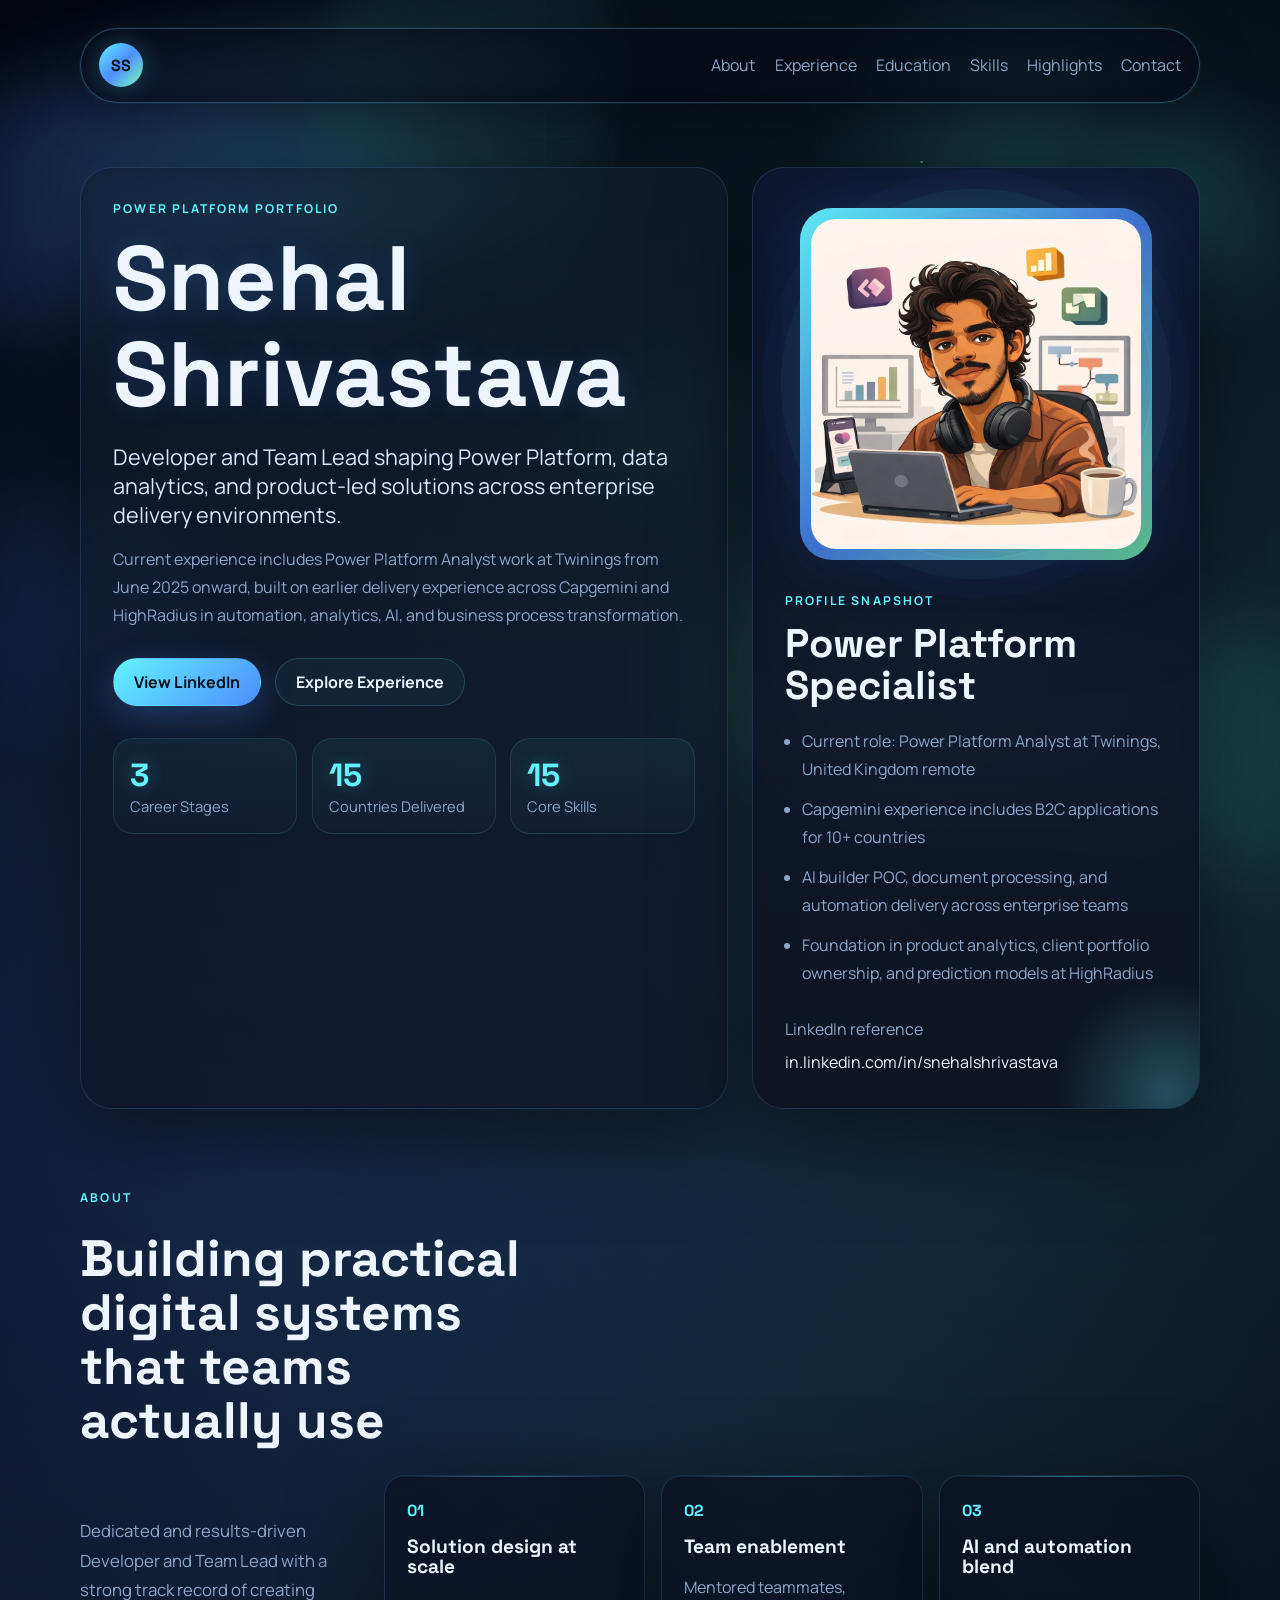
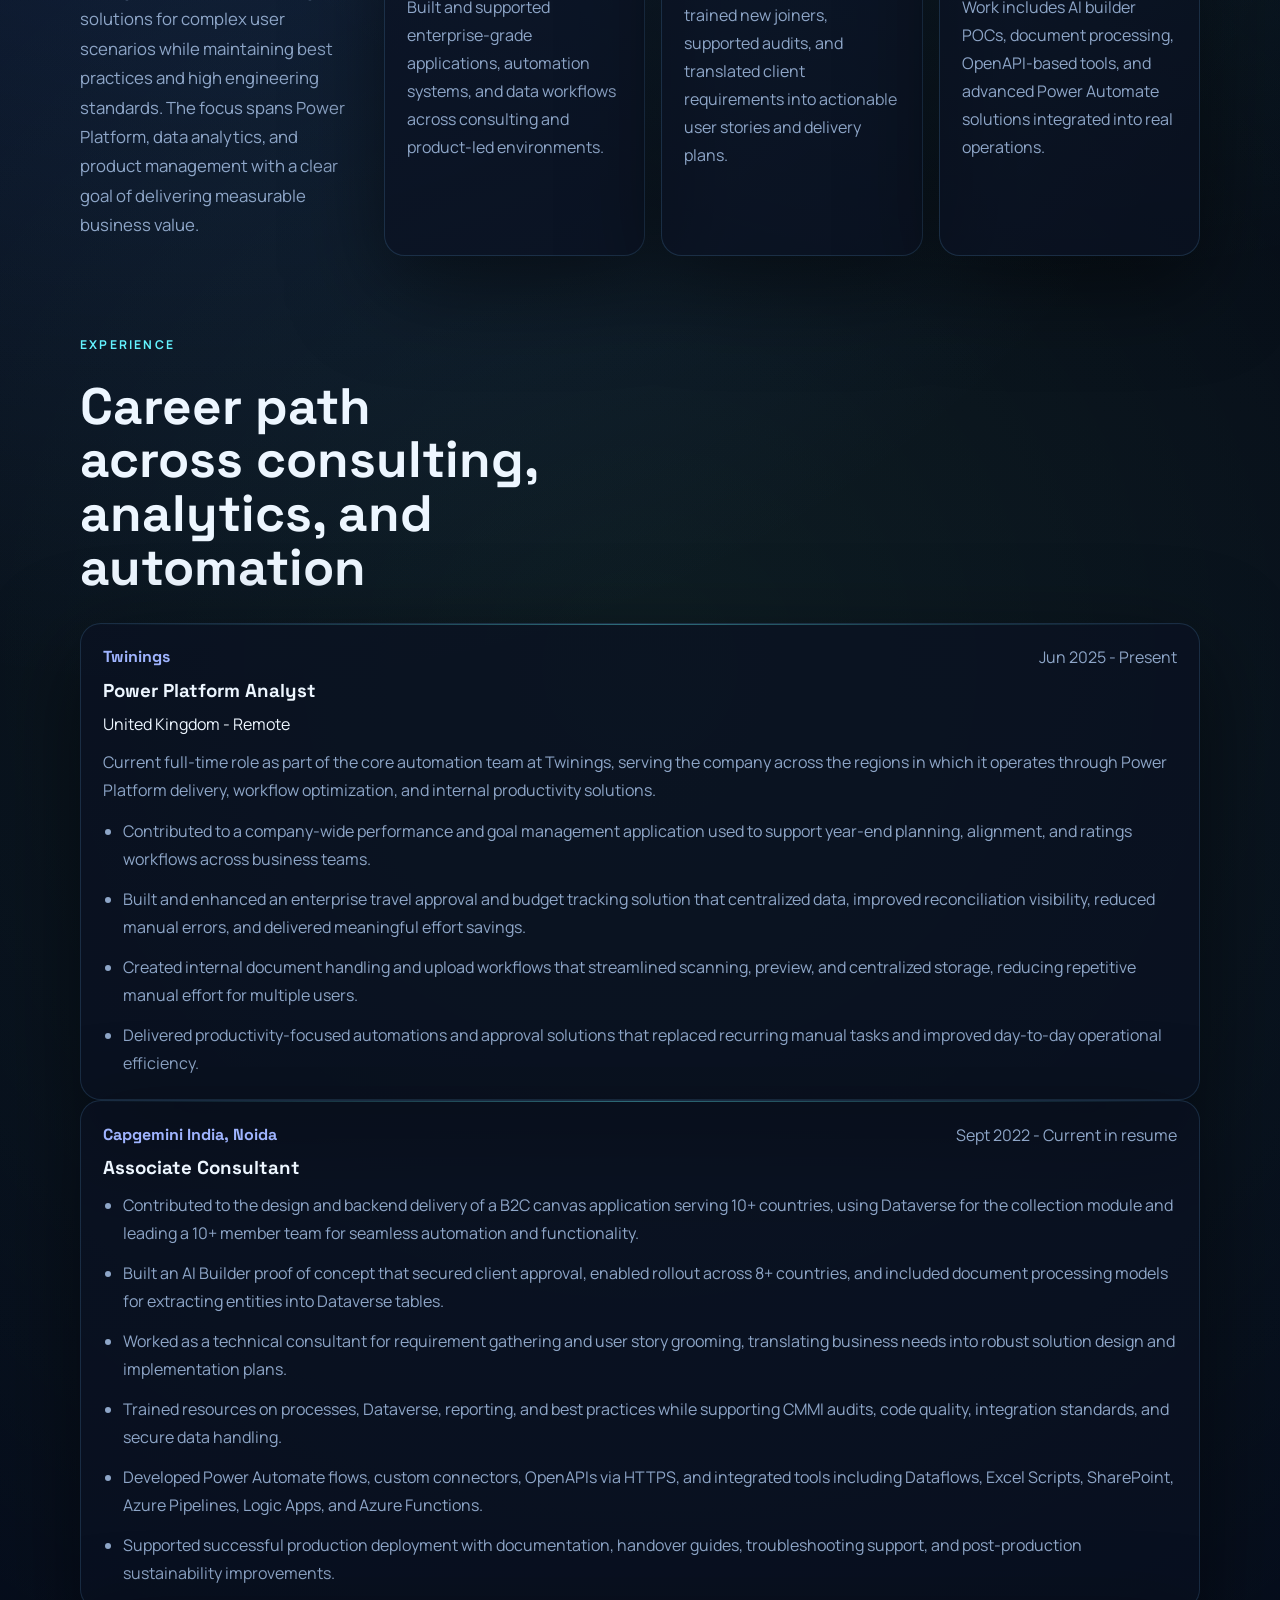
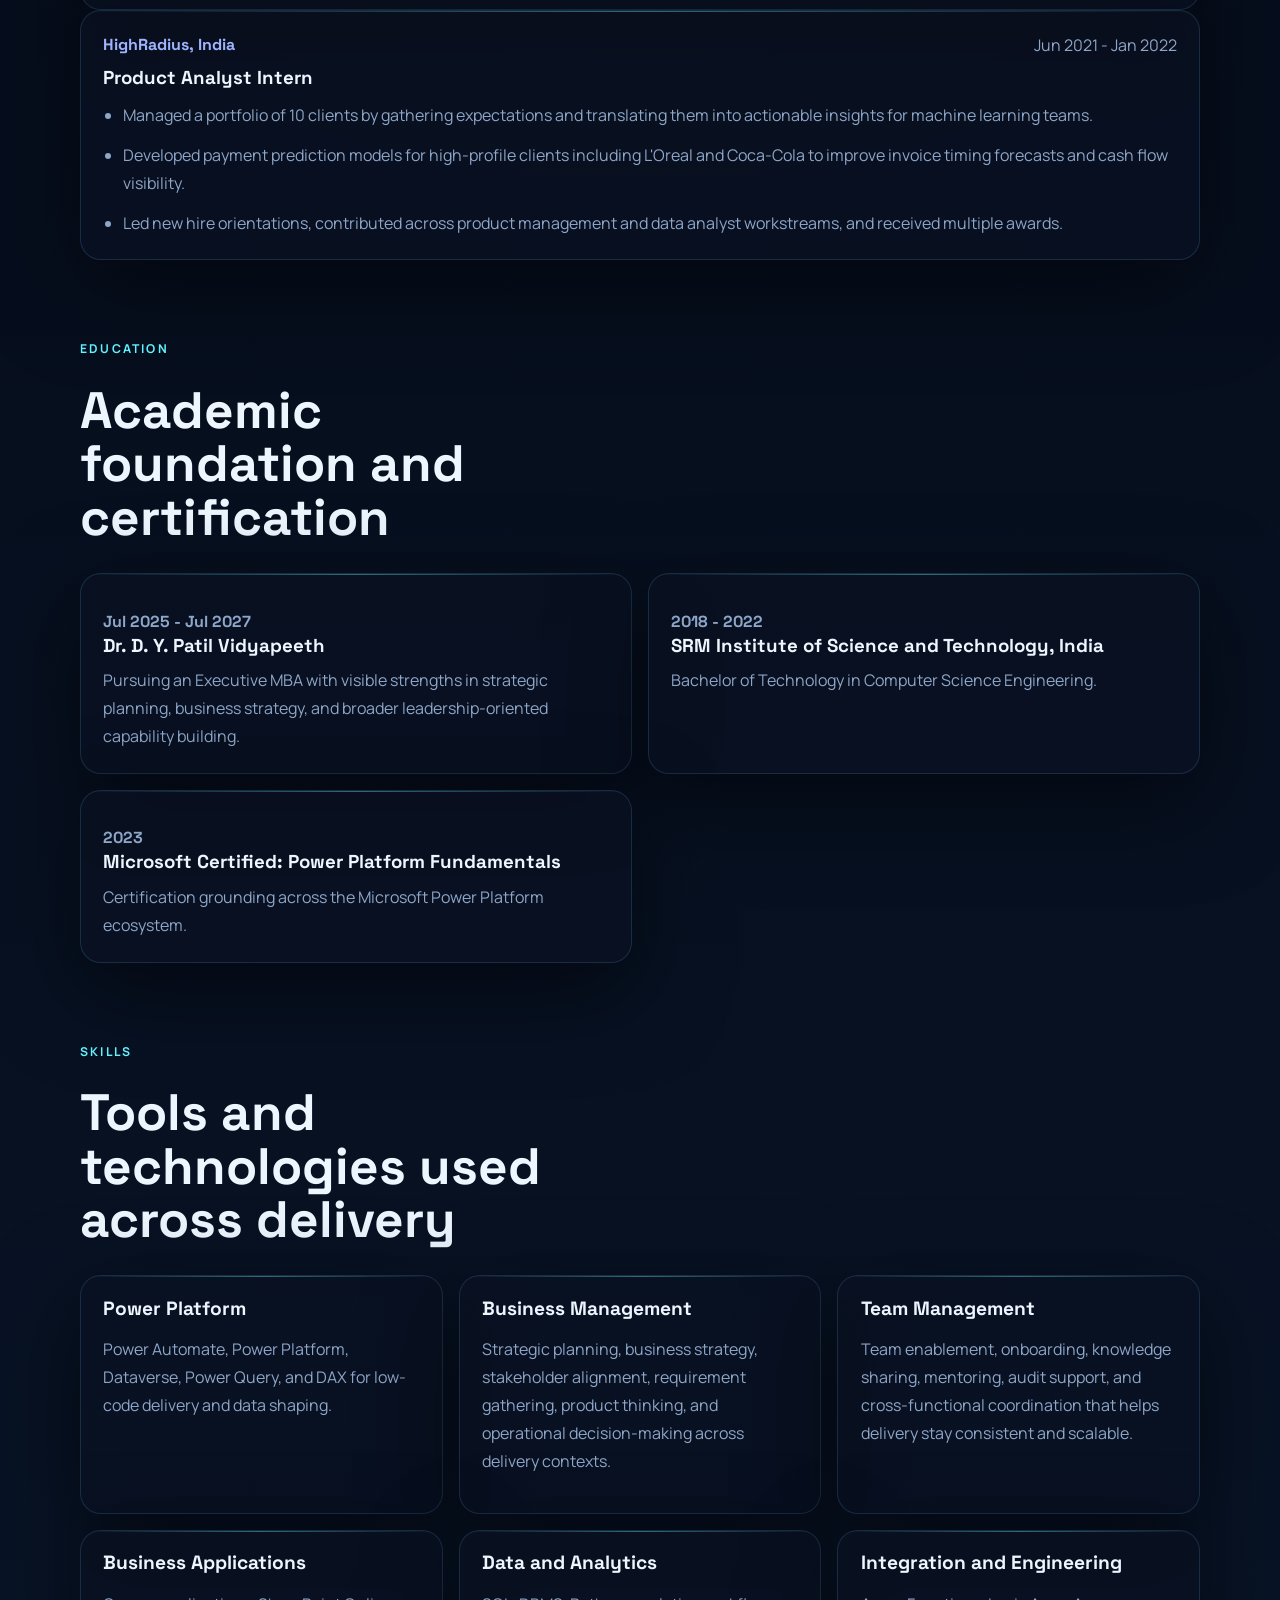
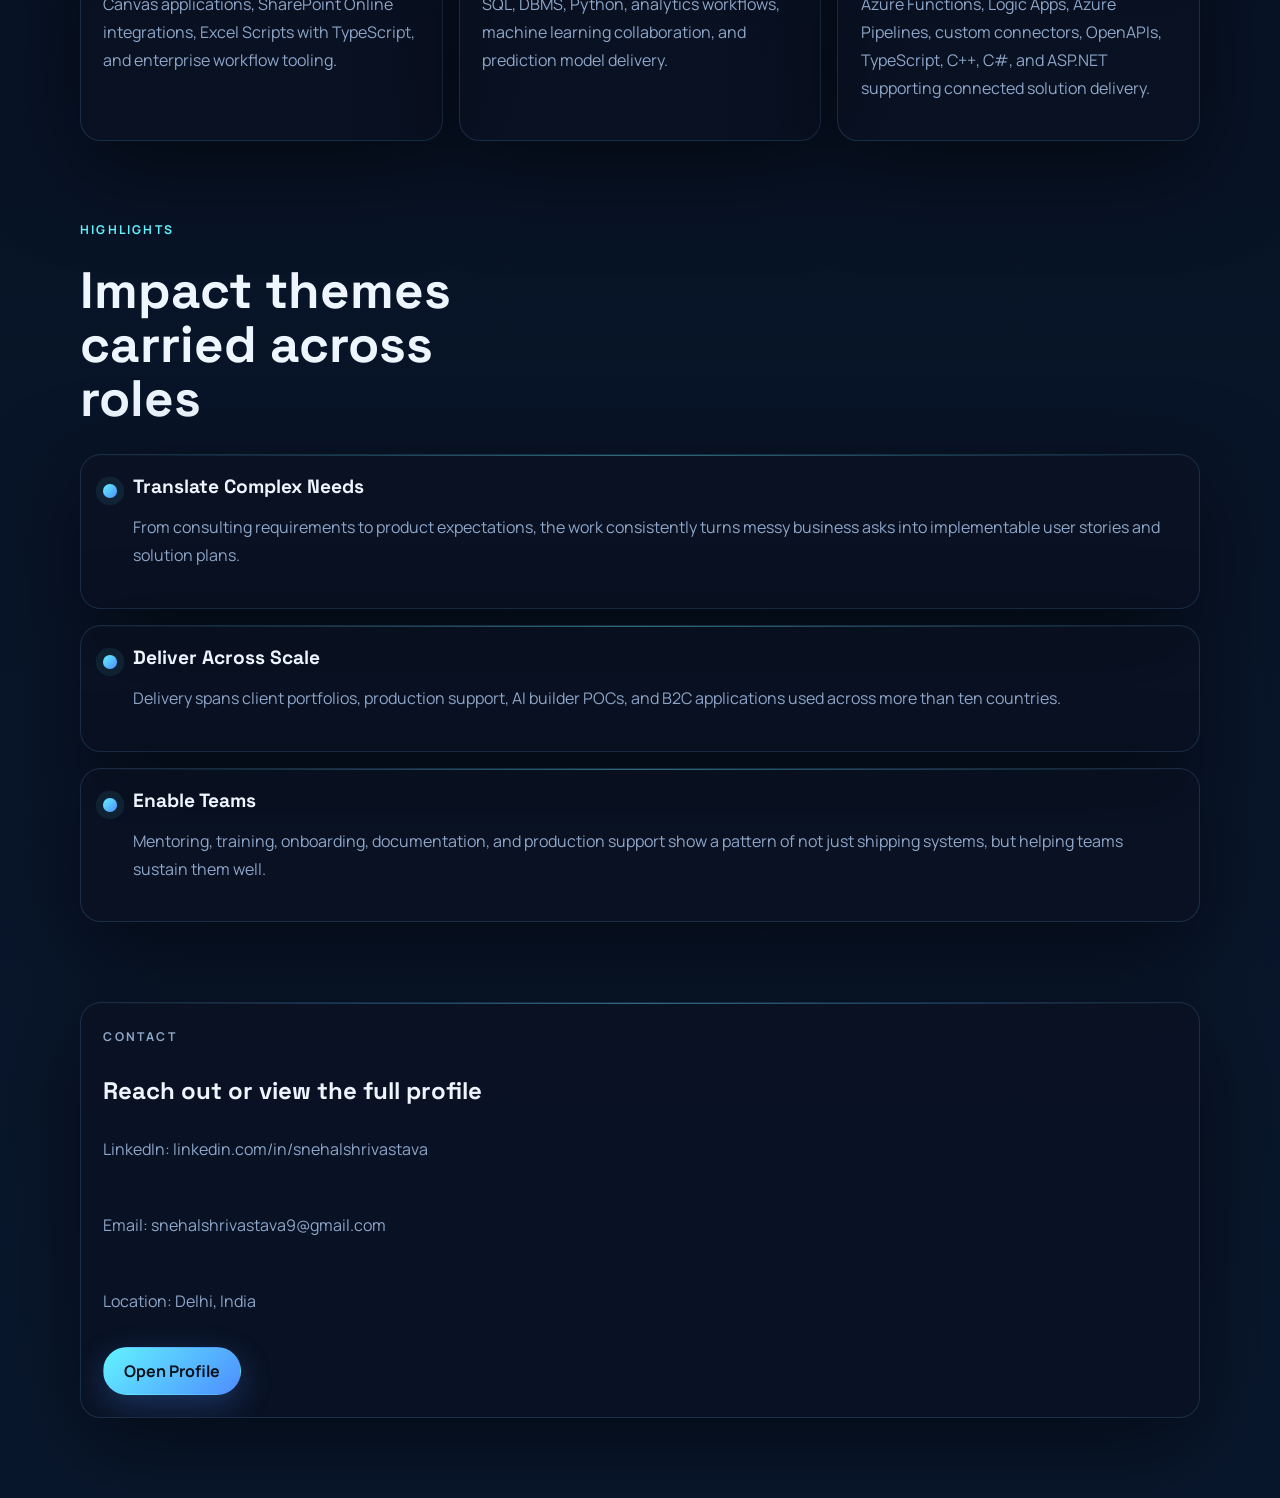
==== index.html @ 51250b23 "Initial commit: Power Platform developer portfolio" ====
<!DOCTYPE html>
<html lang="en">
<head>
    <meta charset="UTF-8">
    <meta name="viewport" content="width=device-width, initial-scale=1.0">
    <title>Snehal Shrivastava | Power Platform Portfolio</title>
    <link rel="preconnect" href="https://fonts.googleapis.com">
    <link rel="preconnect" href="https://fonts.gstatic.com" crossorigin>
    <link href="https://fonts.googleapis.com/css2?family=Space+Grotesk:wght@400;500;700&family=Manrope:wght@400;500;700&display=swap" rel="stylesheet">
    <link rel="stylesheet" href="style.css">
</head>
<body>
    <div class="page-shell">
        <div class="hero-mesh"></div>
        <div class="hero-gridlines"></div>
        <div class="starfield"></div>
        <div class="aurora aurora-one"></div>
        <div class="aurora aurora-two"></div>
        <div class="light-column light-column-one"></div>
        <div class="light-column light-column-two"></div>
        <div class="ambient ambient-one"></div>
        <div class="ambient ambient-two"></div>
        <div class="ambient ambient-three"></div>

        <header class="hero" id="top">
            <nav class="topbar">
                <a class="brand" href="#top">SS</a>
                <div class="nav-links">
                    <a href="#about">About</a>
                    <a href="#experience">Experience</a>
                    <a href="#education">Education</a>
                    <a href="#expertise">Skills</a>
                    <a href="#highlights">Highlights</a>
                    <a href="#contact">Contact</a>
                </div>
            </nav>

            <div class="hero-grid">
                <div class="hero-copy reveal">
                    <p class="eyebrow">Power Platform Portfolio</p>
                    <h1>Snehal Shrivastava</h1>
                    <p class="hero-subtitle">Developer and Team Lead shaping Power Platform, data analytics, and product-led solutions across enterprise delivery environments.</p>
                    <p class="hero-note">Current experience includes Power Platform Analyst work at Twinings from June 2025 onward, built on earlier delivery experience across Capgemini and HighRadius in automation, analytics, AI, and business process transformation.</p>

                    <div class="hero-actions">
                        <a class="button button-primary" href="https://in.linkedin.com/in/snehalshrivastava" target="_blank" rel="noreferrer">View LinkedIn</a>
                        <a class="button button-secondary" href="#experience">Explore Experience</a>
                    </div>

                    <div class="hero-stats">
                        <div class="stat-card reveal">
                            <span class="stat-number" data-count="3">0</span>
                            <span class="stat-label">Career Stages</span>
                        </div>
                        <div class="stat-card reveal">
                            <span class="stat-number" data-count="15">0</span>
                            <span class="stat-label">Countries Delivered</span>
                        </div>
                        <div class="stat-card reveal">
                            <span class="stat-number" data-count="15">0</span>
                            <span class="stat-label">Core Skills</span>
                        </div>
                    </div>
                </div>

                <aside class="profile-panel reveal">
                    <div class="panel-glow"></div>
                    <div class="portrait-shell">
                        <div class="portrait-rings"></div>
                        <div class="portrait-rings portrait-rings-secondary"></div>
                        <div class="portrait-frame">
                            <img class="profile-image" src="profile-picture.png" alt="Illustrated portrait of Snehal Shrivastava at a workspace desk">
                        </div>
                    </div>
                    <div class="profile-caption">
                        <p class="panel-kicker">Profile Snapshot</p>
                        <h2>Power Platform Specialist</h2>
                        <ul class="snapshot-list">
                            <li>Current role: Power Platform Analyst at Twinings, United Kingdom remote</li>
                            <li>Capgemini experience includes B2C applications for 10+ countries</li>
                            <li>AI builder POC, document processing, and automation delivery across enterprise teams</li>
                            <li>Foundation in product analytics, client portfolio ownership, and prediction models at HighRadius</li>
                        </ul>
                        <div class="profile-link">
                            <span>LinkedIn reference</span>
                            <a href="https://in.linkedin.com/in/snehalshrivastava" target="_blank" rel="noreferrer">in.linkedin.com/in/snehalshrivastava</a>
                        </div>
                    </div>
                </aside>
            </div>
        </header>

        <main>
            <section class="section reveal" id="about">
                <div class="section-heading">
                    <p class="eyebrow">About</p>
                    <h2>Building practical digital systems that teams actually use</h2>
                </div>
                <div class="about-grid">
                    <p class="lead">Dedicated and results-driven Developer and Team Lead with a strong track record of creating solutions for complex user scenarios while maintaining best practices and high engineering standards. The focus spans Power Platform, data analytics, and product management with a clear goal of delivering measurable business value.</p>
                    <div class="about-card">
                        <span class="card-index">01</span>
                        <h3>Solution design at scale</h3>
                        <p>Built and supported enterprise-grade applications, automation systems, and data workflows across consulting and product-led environments.</p>
                    </div>
                    <div class="about-card">
                        <span class="card-index">02</span>
                        <h3>Team enablement</h3>
                        <p>Mentored teammates, trained new joiners, supported audits, and translated client requirements into actionable user stories and delivery plans.</p>
                    </div>
                    <div class="about-card">
                        <span class="card-index">03</span>
                        <h3>AI and automation blend</h3>
                        <p>Work includes AI builder POCs, document processing, OpenAPI-based tools, and advanced Power Automate solutions integrated into real operations.</p>
                    </div>
                </div>
            </section>

            <section class="section reveal" id="experience">
                <div class="section-heading">
                    <p class="eyebrow">Experience</p>
                    <h2>Career path across consulting, analytics, and automation</h2>
                </div>
                <div class="experience-card reveal">
                    <div class="experience-meta">
                        <p class="experience-company">Twinings</p>
                        <p class="experience-date">Jun 2025 - Present</p>
                    </div>
                    <h3>Power Platform Analyst</h3>
                    <p class="experience-location">United Kingdom - Remote</p>
                    <p class="experience-summary">Current full-time role as part of the core automation team at Twinings, serving the company across the regions in which it operates through Power Platform delivery, workflow optimization, and internal productivity solutions.</p>
                    <ul class="experience-list">
                        <li>Contributed to a company-wide performance and goal management application used to support year-end planning, alignment, and ratings workflows across business teams.</li>
                        <li>Built and enhanced an enterprise travel approval and budget tracking solution that centralized data, improved reconciliation visibility, reduced manual errors, and delivered meaningful effort savings.</li>
                        <li>Created internal document handling and upload workflows that streamlined scanning, preview, and centralized storage, reducing repetitive manual effort for multiple users.</li>
                        <li>Delivered productivity-focused automations and approval solutions that replaced recurring manual tasks and improved day-to-day operational efficiency.</li>
                    </ul>
                </div>
                <div class="experience-card reveal">
                    <div class="experience-meta">
                        <p class="experience-company">Capgemini India, Noida</p>
                        <p class="experience-date">Sept 2022 - Current in resume</p>
                    </div>
                    <h3>Associate Consultant</h3>
                    <ul class="experience-list">
                        <li>Contributed to the design and backend delivery of a B2C canvas application serving 10+ countries, using Dataverse for the collection module and leading a 10+ member team for seamless automation and functionality.</li>
                        <li>Built an AI Builder proof of concept that secured client approval, enabled rollout across 8+ countries, and included document processing models for extracting entities into Dataverse tables.</li>
                        <li>Worked as a technical consultant for requirement gathering and user story grooming, translating business needs into robust solution design and implementation plans.</li>
                        <li>Trained resources on processes, Dataverse, reporting, and best practices while supporting CMMI audits, code quality, integration standards, and secure data handling.</li>
                        <li>Developed Power Automate flows, custom connectors, OpenAPIs via HTTPS, and integrated tools including Dataflows, Excel Scripts, SharePoint, Azure Pipelines, Logic Apps, and Azure Functions.</li>
                        <li>Supported successful production deployment with documentation, handover guides, troubleshooting support, and post-production sustainability improvements.</li>
                    </ul>
                </div>
                <div class="experience-card reveal">
                    <div class="experience-meta">
                        <p class="experience-company">HighRadius, India</p>
                        <p class="experience-date">Jun 2021 - Jan 2022</p>
                    </div>
                    <h3>Product Analyst Intern</h3>
                    <ul class="experience-list">
                        <li>Managed a portfolio of 10 clients by gathering expectations and translating them into actionable insights for machine learning teams.</li>
                        <li>Developed payment prediction models for high-profile clients including L'Oreal and Coca-Cola to improve invoice timing forecasts and cash flow visibility.</li>
                        <li>Led new hire orientations, contributed across product management and data analyst workstreams, and received multiple awards.</li>
                    </ul>
                </div>
            </section>

            <section class="section reveal" id="education">
                <div class="section-heading">
                    <p class="eyebrow">Education</p>
                    <h2>Academic foundation and certification</h2>
                </div>
                <div class="education-grid">
                    <article class="education-card reveal">
                        <p class="card-index">Jul 2025 - Jul 2027</p>
                        <h3>Dr. D. Y. Patil Vidyapeeth</h3>
                        <p>Pursuing an Executive MBA with visible strengths in strategic planning, business strategy, and broader leadership-oriented capability building.</p>
                    </article>
                    <article class="education-card reveal">
                        <p class="card-index">2018 - 2022</p>
                        <h3>SRM Institute of Science and Technology, India</h3>
                        <p>Bachelor of Technology in Computer Science Engineering.</p>
                    </article>
                    <article class="education-card reveal">
                        <p class="card-index">2023</p>
                        <h3>Microsoft Certified: Power Platform Fundamentals</h3>
                        <p>Certification grounding across the Microsoft Power Platform ecosystem.</p>
                    </article>
                </div>
            </section>

            <section class="section reveal" id="expertise">
                <div class="section-heading">
                    <p class="eyebrow">Skills</p>
                    <h2>Tools and technologies used across delivery</h2>
                </div>
                <div class="expertise-grid">
                    <article class="expertise-card reveal">
                        <h3>Power Platform</h3>
                        <p>Power Automate, Power Platform, Dataverse, Power Query, and DAX for low-code delivery and data shaping.</p>
                    </article>
                    <article class="expertise-card reveal">
                        <h3>Business Management</h3>
                        <p>Strategic planning, business strategy, stakeholder alignment, requirement gathering, product thinking, and operational decision-making across delivery contexts.</p>
                    </article>
                    <article class="expertise-card reveal">
                        <h3>Team Management</h3>
                        <p>Team enablement, onboarding, knowledge sharing, mentoring, audit support, and cross-functional coordination that helps delivery stay consistent and scalable.</p>
                    </article>
                    <article class="expertise-card reveal">
                        <h3>Business Applications</h3>
                        <p>Canvas applications, SharePoint Online integrations, Excel Scripts with TypeScript, and enterprise workflow tooling.</p>
                    </article>
                    <article class="expertise-card reveal">
                        <h3>Data and Analytics</h3>
                        <p>SQL, DBMS, Python, analytics workflows, machine learning collaboration, and prediction model delivery.</p>
                    </article>
                    <article class="expertise-card reveal">
                        <h3>Integration and Engineering</h3>
                        <p>Azure Functions, Logic Apps, Azure Pipelines, custom connectors, OpenAPIs, TypeScript, C++, C#, and ASP.NET supporting connected solution delivery.</p>
                    </article>
                </div>
            </section>

            <section class="section reveal" id="highlights">
                <div class="section-heading">
                    <p class="eyebrow">Highlights</p>
                    <h2>Impact themes carried across roles</h2>
                </div>
                <div class="timeline">
                    <div class="timeline-item reveal">
                        <span class="timeline-dot"></span>
                        <div>
                            <h3>Translate Complex Needs</h3>
                            <p>From consulting requirements to product expectations, the work consistently turns messy business asks into implementable user stories and solution plans.</p>
                        </div>
                    </div>
                    <div class="timeline-item reveal">
                        <span class="timeline-dot"></span>
                        <div>
                            <h3>Deliver Across Scale</h3>
                            <p>Delivery spans client portfolios, production support, AI builder POCs, and B2C applications used across more than ten countries.</p>
                        </div>
                    </div>
                    <div class="timeline-item reveal">
                        <span class="timeline-dot"></span>
                        <div>
                            <h3>Enable Teams</h3>
                            <p>Mentoring, training, onboarding, documentation, and production support show a pattern of not just shipping systems, but helping teams sustain them well.</p>
                        </div>
                    </div>
                </div>
            </section>

            <section class="section contact-section reveal" id="contact">
                <div class="contact-card">
                    <p class="eyebrow">Contact</p>
                    <h2>Reach out or view the full profile</h2>
                    <p>LinkedIn: <a href="https://www.linkedin.com/in/snehalshrivastava" target="_blank" rel="noreferrer">linkedin.com/in/snehalshrivastava</a></p>
                    <p>Email: <a href="mailto:snehalshrivastava9@gmail.com">snehalshrivastava9@gmail.com</a></p>
                    <p>Location: Delhi, India</p>
                    <a class="button button-primary" href="https://www.linkedin.com/in/snehalshrivastava" target="_blank" rel="noreferrer">Open Profile</a>
                </div>
            </section>
        </main>
    </div>

    <script src="script.js"></script>
</body>
</html>
---- style.css ----
:root {
    --bg: #040814;
    --bg-soft: #0a1022;
    --panel: rgba(10, 17, 34, 0.72);
    --panel-strong: rgba(9, 15, 30, 0.92);
    --line: rgba(111, 193, 255, 0.16);
    --line-strong: rgba(111, 193, 255, 0.3);
    --text: #edf6ff;
    --muted: #8ea6c8;
    --accent: #63f3ff;
    --accent-strong: #4d8dff;
    --accent-tertiary: #7bffb7;
    --warm: #9fb4ff;
    --shadow: 0 28px 90px rgba(0, 0, 0, 0.5);
}

* {
    box-sizing: border-box;
}

html {
    scroll-behavior: smooth;
}

body {
    margin: 0;
    font-family: "Manrope", sans-serif;
    color: var(--text);
    background:
        radial-gradient(circle at 16% 18%, rgba(77, 141, 255, 0.2), transparent 22%),
        radial-gradient(circle at 82% 12%, rgba(99, 243, 255, 0.16), transparent 20%),
        radial-gradient(circle at 50% 36%, rgba(123, 255, 183, 0.08), transparent 28%),
        linear-gradient(180deg, #02050d 0%, #050a16 32%, #071122 68%, #09172d 100%);
    overflow-x: hidden;
}

a {
    color: inherit;
    text-decoration: none;
}

.page-shell {
    position: relative;
    min-height: 100vh;
    isolation: isolate;
}

.hero-mesh,
.hero-gridlines,
.starfield,
.aurora,
.light-column {
    position: fixed;
    inset: 0;
    pointer-events: none;
    z-index: -2;
}

.hero-mesh {
    background:
        radial-gradient(circle at 18% 22%, rgba(77, 141, 255, 0.14), transparent 20%),
        radial-gradient(circle at 80% 18%, rgba(99, 243, 255, 0.16), transparent 18%),
        radial-gradient(circle at 68% 74%, rgba(123, 255, 183, 0.12), transparent 20%);
    filter: blur(32px);
    animation: pulseMesh 14s ease-in-out infinite;
}

.hero-gridlines {
    background-image:
        linear-gradient(rgba(99, 243, 255, 0.04) 1px, transparent 1px),
        linear-gradient(90deg, rgba(99, 243, 255, 0.04) 1px, transparent 1px);
    background-size: 68px 68px;
    mask-image: radial-gradient(circle at center, black 40%, transparent 92%);
    opacity: 0.4;
}

.starfield {
    background-image:
        radial-gradient(circle at 20% 30%, rgba(237, 246, 255, 0.8) 0 1px, transparent 1.5px),
        radial-gradient(circle at 72% 18%, rgba(99, 243, 255, 0.85) 0 1px, transparent 1.5px),
        radial-gradient(circle at 65% 78%, rgba(123, 255, 183, 0.65) 0 1px, transparent 1.5px),
        radial-gradient(circle at 36% 68%, rgba(237, 246, 255, 0.45) 0 1px, transparent 1.5px),
        radial-gradient(circle at 84% 54%, rgba(77, 141, 255, 0.85) 0 1px, transparent 1.5px);
    opacity: 0.5;
    animation: starDrift 18s linear infinite;
}

.aurora {
    inset: auto;
    width: 52rem;
    height: 14rem;
    border-radius: 999px;
    filter: blur(40px);
    mix-blend-mode: screen;
    opacity: 0.36;
    z-index: -1;
}

.aurora-one {
    top: 6%;
    left: -12rem;
    background: linear-gradient(90deg, rgba(77, 141, 255, 0), rgba(77, 141, 255, 0.62), rgba(99, 243, 255, 0.42), rgba(123, 255, 183, 0));
    transform: rotate(-12deg);
    animation: auroraFlow 16s ease-in-out infinite;
}

.aurora-two {
    right: -12rem;
    bottom: 8%;
    background: linear-gradient(90deg, rgba(123, 255, 183, 0), rgba(123, 255, 183, 0.4), rgba(99, 243, 255, 0.34), rgba(77, 141, 255, 0));
    transform: rotate(10deg);
    animation: auroraFlow 20s ease-in-out infinite reverse;
}

.light-column {
    inset: auto;
    width: 18rem;
    height: 34rem;
    border-radius: 999px;
    filter: blur(18px);
    opacity: 0.22;
    transform-origin: center;
    z-index: -1;
}

.light-column-one {
    top: -6rem;
    left: 24%;
    background: linear-gradient(180deg, rgba(99, 243, 255, 0.28), rgba(99, 243, 255, 0));
    transform: rotate(10deg);
    animation: columnSweep 18s ease-in-out infinite;
}

.light-column-two {
    right: 10%;
    bottom: -10rem;
    background: linear-gradient(180deg, rgba(77, 141, 255, 0.28), rgba(77, 141, 255, 0));
    transform: rotate(-16deg);
    animation: columnSweep 22s ease-in-out infinite reverse;
}

.ambient {
    position: fixed;
    border-radius: 50%;
    filter: blur(10px);
    opacity: 0.5;
    z-index: -1;
    animation: drift 12s ease-in-out infinite;
}

.ambient-one {
    width: 18rem;
    height: 18rem;
    top: 8%;
    right: -4rem;
    background: radial-gradient(circle, rgba(99, 243, 255, 0.26), transparent 68%);
}

.ambient-two {
    width: 22rem;
    height: 22rem;
    left: -6rem;
    bottom: 12%;
    background: radial-gradient(circle, rgba(77, 141, 255, 0.24), transparent 70%);
    animation-delay: -4s;
}

.ambient-three {
    width: 16rem;
    height: 16rem;
    top: 34%;
    left: 42%;
    background: radial-gradient(circle, rgba(123, 255, 183, 0.14), transparent 72%);
    animation-delay: -7s;
}

.hero,
.section {
    width: min(1120px, calc(100% - 2rem));
    margin: 0 auto;
}

.hero {
    padding: 1.25rem 0 4rem;
}

.topbar {
    display: flex;
    align-items: center;
    justify-content: space-between;
    gap: 1rem;
    padding: 0.9rem 1.1rem;
    margin-top: 0.5rem;
    background: rgba(6, 11, 24, 0.72);
    border: 1px solid var(--line-strong);
    border-radius: 999px;
    box-shadow: 0 0 0 1px rgba(99, 243, 255, 0.05), 0 14px 50px rgba(0, 0, 0, 0.35);
    backdrop-filter: blur(18px);
}

.brand {
    display: inline-grid;
    place-items: center;
    width: 2.75rem;
    height: 2.75rem;
    border-radius: 50%;
    font-family: "Space Grotesk", sans-serif;
    font-weight: 700;
    background: linear-gradient(135deg, var(--accent), var(--accent-strong), var(--accent-tertiary));
    color: #03111b;
    box-shadow: 0 0 26px rgba(99, 243, 255, 0.24);
}

.nav-links {
    display: flex;
    flex-wrap: wrap;
    gap: 1.2rem;
    color: var(--muted);
}

.nav-links a:hover,
.nav-links a:focus-visible {
    color: var(--text);
    text-shadow: 0 0 16px rgba(99, 243, 255, 0.4);
}

.hero-grid {
    display: grid;
    grid-template-columns: minmax(0, 1.3fr) minmax(290px, 0.9fr);
    gap: 1.5rem;
    align-items: stretch;
    padding-top: 4rem;
}

.hero-copy,
.profile-panel,
.about-card,
.experience-card,
.education-card,
.expertise-card,
.timeline-item,
.contact-card {
    background: var(--panel);
    border: 1px solid var(--line);
    box-shadow: var(--shadow);
    backdrop-filter: blur(18px);
}

.hero-copy {
    padding: 2rem;
    border-radius: 2rem;
    background:
        linear-gradient(180deg, rgba(99, 243, 255, 0.03), rgba(255, 255, 255, 0.01)),
        var(--panel);
}

.eyebrow,
.panel-kicker {
    margin: 0 0 0.9rem;
    color: var(--accent);
    text-transform: uppercase;
    letter-spacing: 0.18em;
    font-size: 0.76rem;
    font-weight: 700;
}

h1,
h2,
h3 {
    margin: 0;
    font-family: "Space Grotesk", sans-serif;
    line-height: 1.05;
}

h1 {
    font-size: clamp(3rem, 8vw, 5.7rem);
    max-width: 8ch;
    text-shadow: 0 0 24px rgba(77, 141, 255, 0.16);
}

.hero-subtitle {
    margin: 1.2rem 0 0;
    font-size: clamp(1.1rem, 2vw, 1.35rem);
    max-width: 38rem;
    color: #d9e8ff;
}

.hero-note,
.lead,
.about-card p,
.expertise-card p,
.timeline-item p,
.contact-card p,
.snapshot-list,
.profile-link {
    color: var(--muted);
    line-height: 1.75;
}

.hero-note {
    max-width: 42rem;
    margin: 1rem 0 0;
}

.hero-actions {
    display: flex;
    flex-wrap: wrap;
    gap: 0.9rem;
    margin-top: 1.8rem;
}

.button {
    display: inline-flex;
    align-items: center;
    justify-content: center;
    min-height: 3rem;
    padding: 0.75rem 1.25rem;
    border-radius: 999px;
    border: 1px solid transparent;
    font-weight: 700;
    transition: transform 180ms ease, border-color 180ms ease, background 180ms ease;
}

.button:hover,
.button:focus-visible {
    transform: translateY(-2px);
}

.button-primary {
    background: linear-gradient(135deg, var(--accent), var(--accent-strong));
    color: #04101a;
    box-shadow: 0 10px 32px rgba(77, 141, 255, 0.28);
}

.button-secondary {
    border-color: rgba(99, 243, 255, 0.18);
    background: rgba(99, 243, 255, 0.04);
}

.hero-stats {
    display: grid;
    grid-template-columns: repeat(3, minmax(0, 1fr));
    gap: 0.9rem;
    margin-top: 2rem;
}

.stat-card {
    padding: 1rem;
    border-radius: 1.25rem;
    background:
        linear-gradient(180deg, rgba(99, 243, 255, 0.05), rgba(255, 255, 255, 0.015));
    border: 1px solid rgba(99, 243, 255, 0.12);
}

.stat-number {
    display: block;
    font-family: "Space Grotesk", sans-serif;
    font-size: 2rem;
    font-weight: 700;
    color: var(--accent);
    text-shadow: 0 0 18px rgba(99, 243, 255, 0.28);
}

.stat-label {
    color: var(--muted);
    font-size: 0.92rem;
}

.profile-panel {
    position: relative;
    overflow: hidden;
    border-radius: 2rem;
    padding: 2rem;
    background:
        linear-gradient(180deg, rgba(77, 141, 255, 0.08), rgba(255, 255, 255, 0.015)),
        var(--panel-strong);
}

.panel-glow {
    position: absolute;
    inset: auto -5rem -6rem auto;
    width: 14rem;
    height: 14rem;
    border-radius: 50%;
    background: radial-gradient(circle, rgba(99, 243, 255, 0.26), transparent 70%);
}

.portrait-shell {
    position: relative;
    display: grid;
    place-items: center;
    min-height: 23rem;
    margin-bottom: 1.5rem;
}

.portrait-rings {
    position: absolute;
    width: min(24rem, 92%);
    aspect-ratio: 1;
    border-radius: 50%;
    border: 1px solid rgba(99, 243, 255, 0.22);
    box-shadow:
        0 0 0 1.2rem rgba(99, 243, 255, 0.05),
        0 0 0 2.4rem rgba(77, 141, 255, 0.035);
    animation: haloSpin 20s linear infinite;
}

.portrait-rings-secondary {
    width: min(20rem, 76%);
    border-color: rgba(123, 255, 183, 0.16);
    box-shadow: 0 0 0 0.9rem rgba(123, 255, 183, 0.04);
    animation-direction: reverse;
    animation-duration: 14s;
}

.portrait-frame {
    position: relative;
    width: min(22rem, 100%);
    aspect-ratio: 1;
    padding: 0.7rem;
    border-radius: 2rem;
    background:
        linear-gradient(135deg, rgba(99, 243, 255, 0.95), rgba(77, 141, 255, 0.76), rgba(123, 255, 183, 0.7));
    box-shadow:
        0 26px 90px rgba(6, 17, 29, 0.52),
        0 0 54px rgba(77, 141, 255, 0.22);
    animation: portraitLift 7s ease-in-out infinite;
}

.profile-image {
    display: block;
    width: 100%;
    height: 100%;
    object-fit: cover;
    border-radius: 1.55rem;
    background: #101a2d;
}

.profile-caption {
    position: relative;
    z-index: 1;
}

.profile-panel h2 {
    margin-top: 0.35rem;
    font-size: clamp(1.8rem, 4vw, 2.5rem);
}

.snapshot-list {
    margin: 1.25rem 0 0;
    padding-left: 1.1rem;
}

.snapshot-list li + li {
    margin-top: 0.75rem;
}

.profile-link {
    display: grid;
    gap: 0.3rem;
    margin-top: 1.75rem;
}

.profile-link a {
    color: var(--text);
    word-break: break-word;
}

.section {
    padding: 1rem 0 4rem;
}

.section-heading {
    display: grid;
    gap: 0.75rem;
    margin-bottom: 1.75rem;
}

.section-heading h2 {
    font-size: clamp(2rem, 4vw, 3.5rem);
    max-width: 14ch;
}

.about-grid {
    display: grid;
    grid-template-columns: 1.1fr repeat(3, minmax(0, 1fr));
    gap: 1rem;
    align-items: stretch;
}

.lead {
    padding: 1.5rem 1rem 0 0;
    font-size: 1.05rem;
}

.about-card,
.experience-card,
.education-card,
.expertise-card,
.timeline-item,
.contact-card {
    border-radius: 1.3rem;
    padding: 1.4rem;
    position: relative;
    overflow: hidden;
}

.about-card::before,
.experience-card::before,
.education-card::before,
.expertise-card::before,
.timeline-item::before,
.contact-card::before {
    content: "";
    position: absolute;
    inset: 0 0 auto 0;
    height: 1px;
    background: linear-gradient(90deg, transparent, rgba(99, 243, 255, 0.5), transparent);
    opacity: 0.8;
}

.card-index {
    display: inline-block;
    margin-bottom: 1rem;
    color: var(--accent);
    font-family: "Space Grotesk", sans-serif;
    font-weight: 700;
}

.about-card h3,
.expertise-card h3,
.timeline-item h3 {
    margin-bottom: 0.8rem;
    font-size: 1.2rem;
}

.expertise-grid {
    display: grid;
    grid-template-columns: repeat(3, minmax(0, 1fr));
    gap: 1rem;
}

.education-grid {
    display: grid;
    grid-template-columns: repeat(2, minmax(0, 1fr));
    gap: 1rem;
}

.experience-card {
    display: grid;
    gap: 0.8rem;
}

.experience-meta {
    display: flex;
    flex-wrap: wrap;
    justify-content: space-between;
    gap: 0.75rem;
    color: var(--muted);
}

.experience-company,
.experience-date,
.experience-location {
    margin: 0;
}

.experience-company {
    color: var(--warm);
    font-family: "Space Grotesk", sans-serif;
    font-weight: 700;
}

.experience-summary {
    margin: 0;
    color: var(--muted);
    line-height: 1.75;
}

.experience-list {
    margin: 0;
    padding-left: 1.2rem;
    color: var(--muted);
    line-height: 1.75;
}

.experience-list li + li {
    margin-top: 0.75rem;
}

.education-card p {
    margin: 0.7rem 0 0;
    color: var(--muted);
    line-height: 1.75;
}

.timeline {
    display: grid;
    gap: 1rem;
}

.timeline-item {
    display: grid;
    grid-template-columns: auto 1fr;
    gap: 1rem;
    align-items: start;
}

.timeline-dot {
    width: 0.85rem;
    height: 0.85rem;
    margin-top: 0.45rem;
    border-radius: 50%;
    background: linear-gradient(135deg, var(--accent), var(--accent-strong));
    box-shadow: 0 0 0 0.45rem rgba(99, 243, 255, 0.08);
}

.contact-section {
    padding-bottom: 5rem;
}

.contact-card {
    display: grid;
    gap: 1rem;
    justify-items: start;
}

.reveal {
    opacity: 0;
    transform: translateY(26px);
    transition: opacity 700ms ease, transform 700ms ease;
}

.reveal.is-visible {
    opacity: 1;
    transform: translateY(0);
}

@keyframes haloSpin {
    from {
        transform: rotate(0deg) scale(1);
    }
    50% {
        transform: rotate(180deg) scale(1.03);
    }
    to {
        transform: rotate(360deg) scale(1);
    }
}

@keyframes portraitLift {
    0%,
    100% {
        transform: translateY(0) rotate(-1deg);
    }
    50% {
        transform: translateY(-10px) rotate(1deg);
    }
}

@keyframes drift {
    0%,
    100% {
        transform: translate3d(0, 0, 0) scale(1);
    }
    50% {
        transform: translate3d(0, -22px, 0) scale(1.05);
    }
}

@keyframes orbitFloat {
    0%,
    100% {
        transform: translate3d(0, 0, 0);
    }
    50% {
        transform: translate3d(0, -18px, 0);
    }
}

@keyframes pulseMesh {
    0%,
    100% {
        opacity: 0.9;
        transform: scale(1);
    }
    50% {
        opacity: 1;
        transform: scale(1.03);
    }
}

@keyframes auroraFlow {
    0%,
    100% {
        transform: translate3d(0, 0, 0) rotate(-12deg) scale(1);
        opacity: 0.28;
    }
    50% {
        transform: translate3d(2rem, 1.5rem, 0) rotate(-7deg) scale(1.08);
        opacity: 0.48;
    }
}

@keyframes columnSweep {
    0%,
    100% {
        transform: translate3d(0, 0, 0) rotate(10deg) scaleY(1);
        opacity: 0.12;
    }
    50% {
        transform: translate3d(-1rem, 2rem, 0) rotate(4deg) scaleY(1.08);
        opacity: 0.22;
    }
}

@keyframes starDrift {
    0%,
    100% {
        transform: translate3d(0, 0, 0);
    }
    50% {
        transform: translate3d(-1rem, 1rem, 0);
    }
}

@media (max-width: 960px) {
    .hero-grid,
    .about-grid,
    .expertise-grid,
    .education-grid {
        grid-template-columns: 1fr;
    }

    .lead {
        padding: 0;
    }
}

@media (max-width: 720px) {
    .hero {
        padding-top: 1rem;
    }

    .topbar {
        border-radius: 1.5rem;
        align-items: flex-start;
        flex-direction: column;
    }

    .nav-links {
        gap: 0.85rem;
    }

    .hero-copy,
    .profile-panel {
        padding: 1.4rem;
        border-radius: 1.5rem;
    }

    .portrait-shell {
        min-height: 18rem;
    }

    .hero-stats {
        grid-template-columns: 1fr;
    }

    .section-heading h2 {
        max-width: none;
    }
}

@media (prefers-reduced-motion: reduce) {
    html {
        scroll-behavior: auto;
    }

    *,
    *::before,
    *::after {
        animation: none !important;
        transition: none !important;
    }

    .reveal {
        opacity: 1;
        transform: none;
    }
}
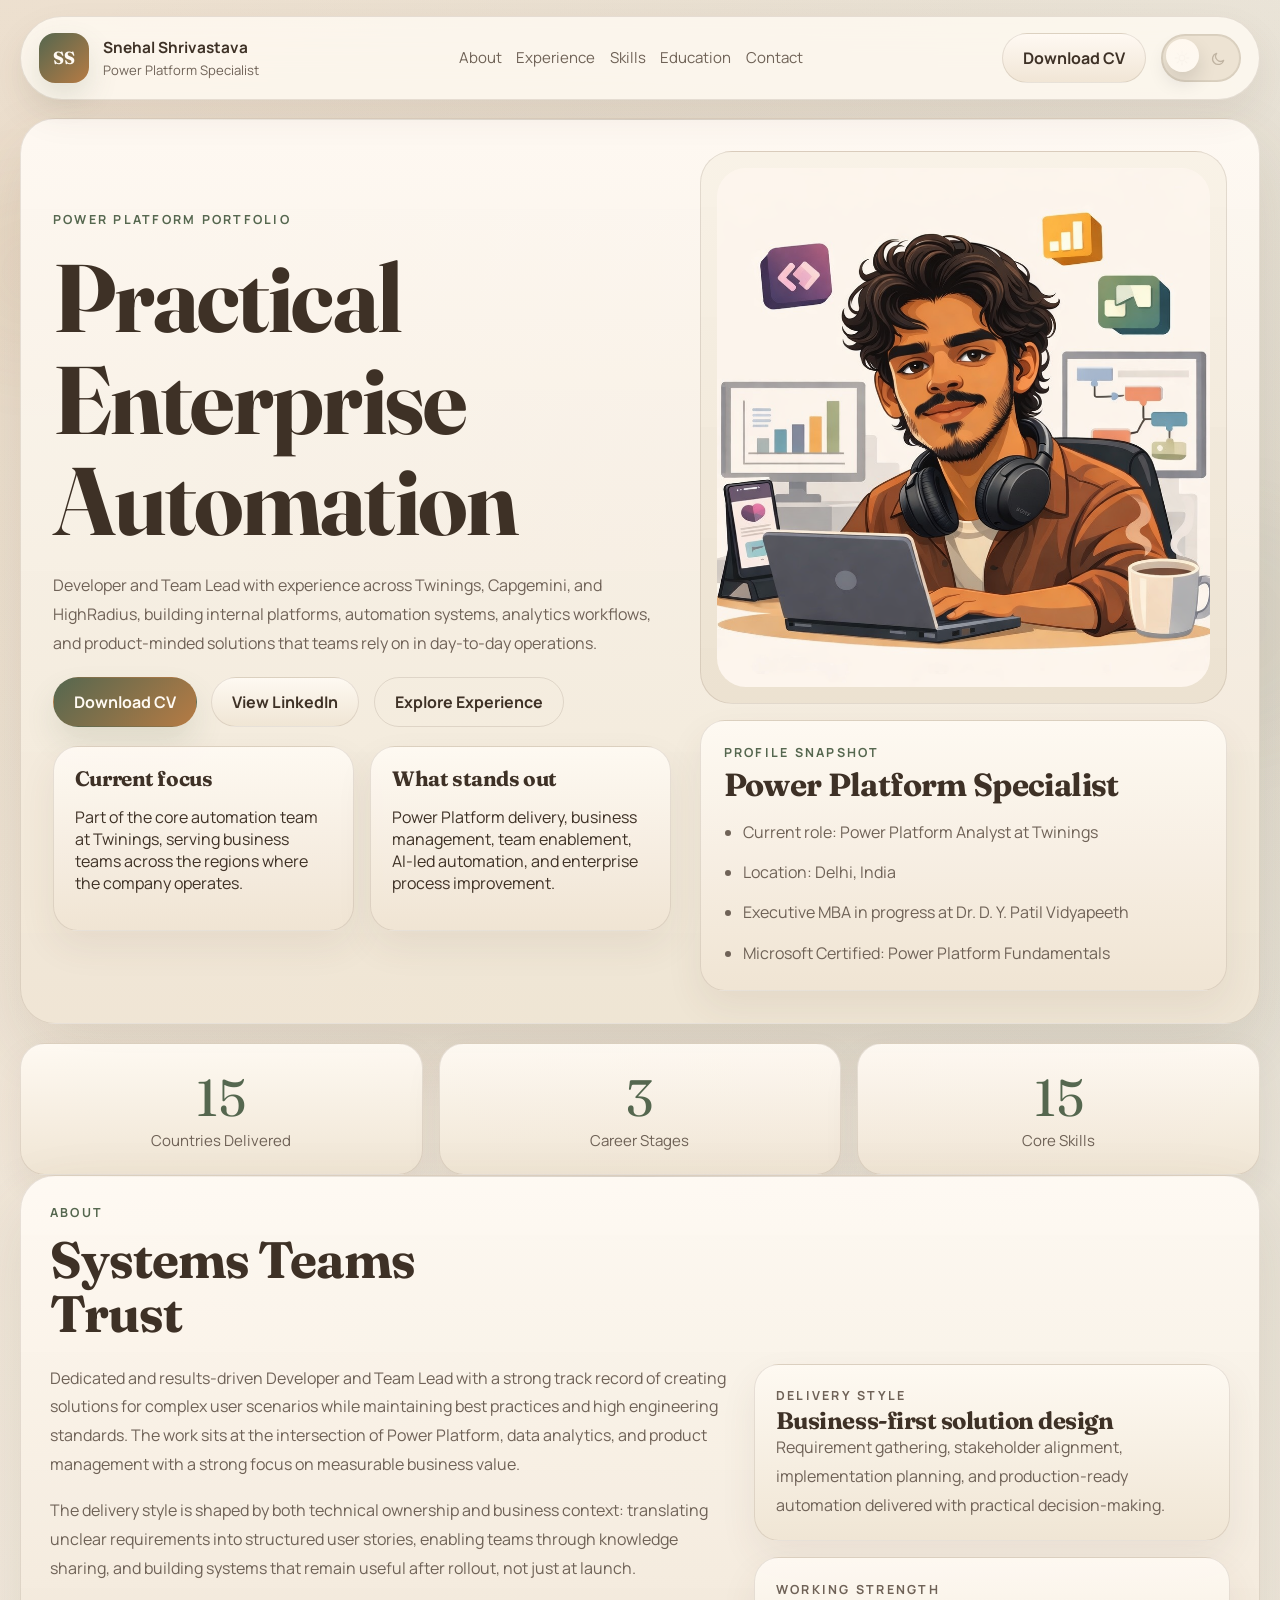
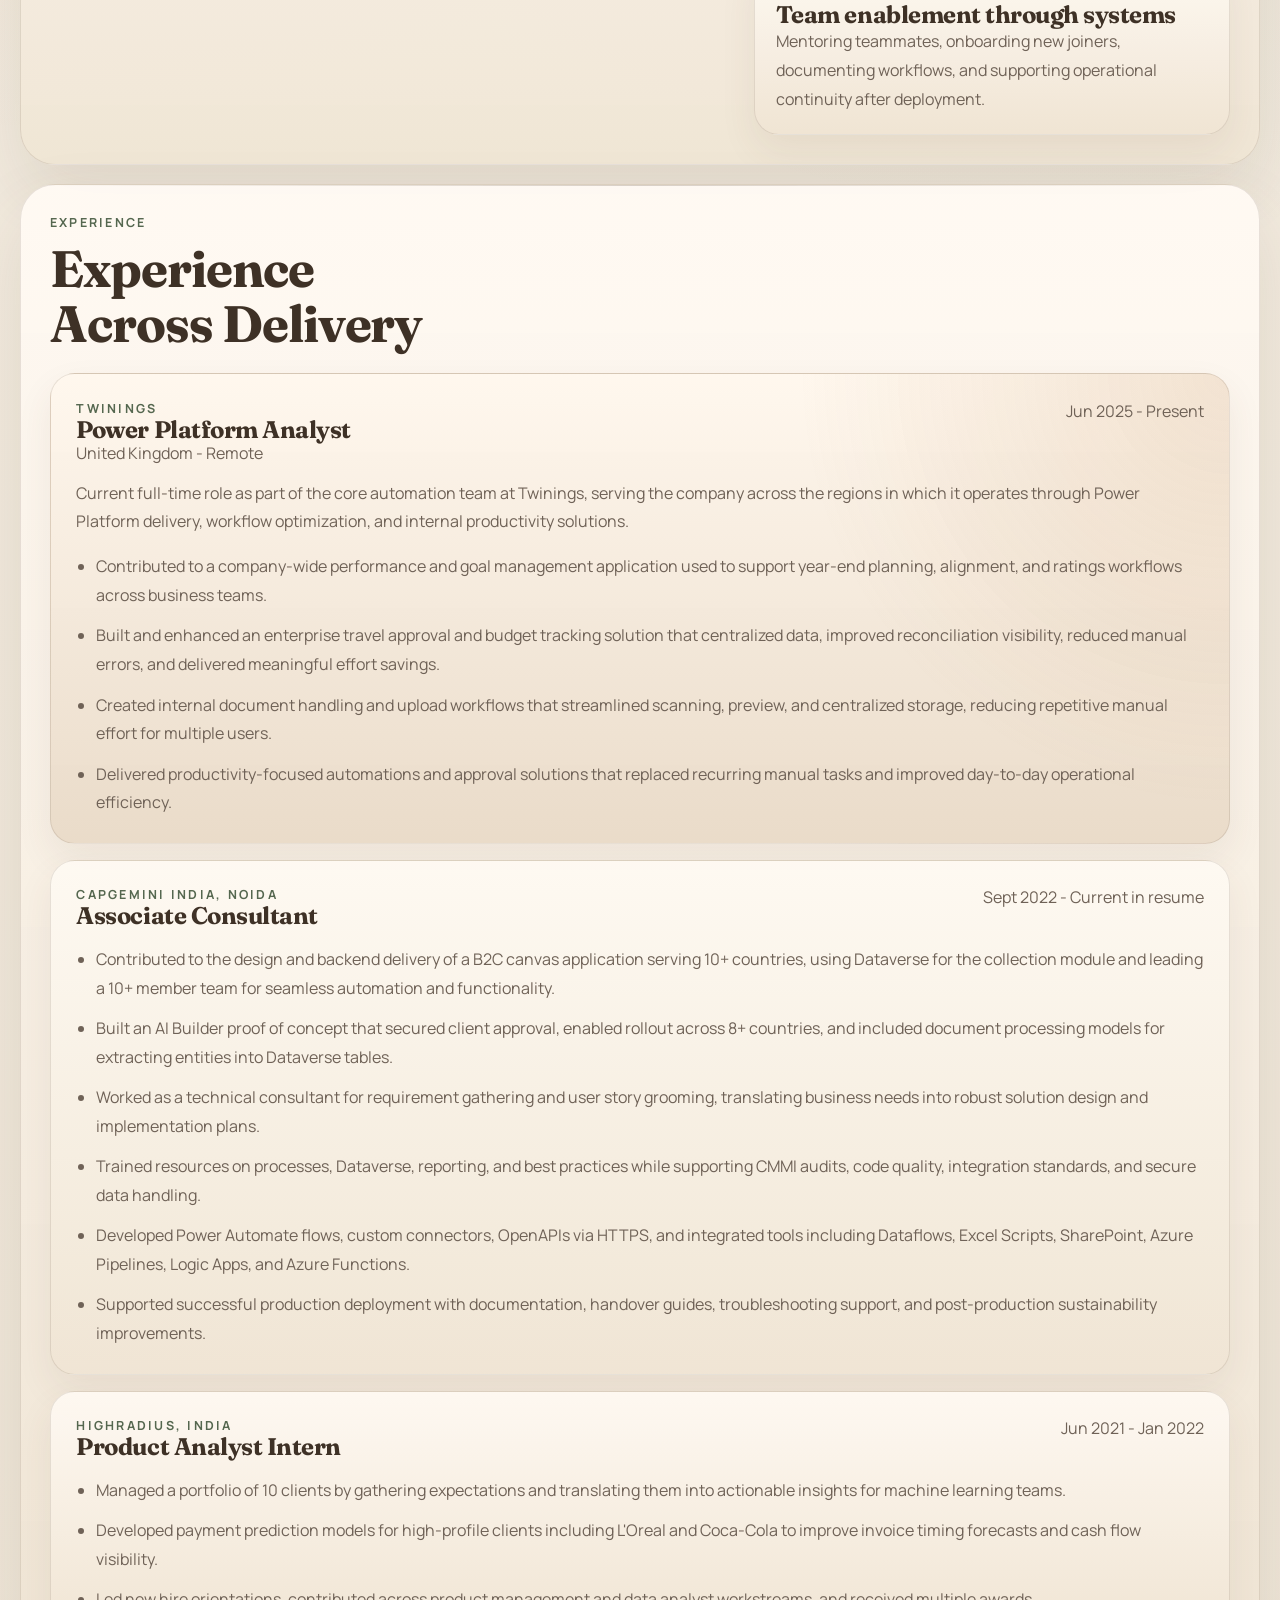
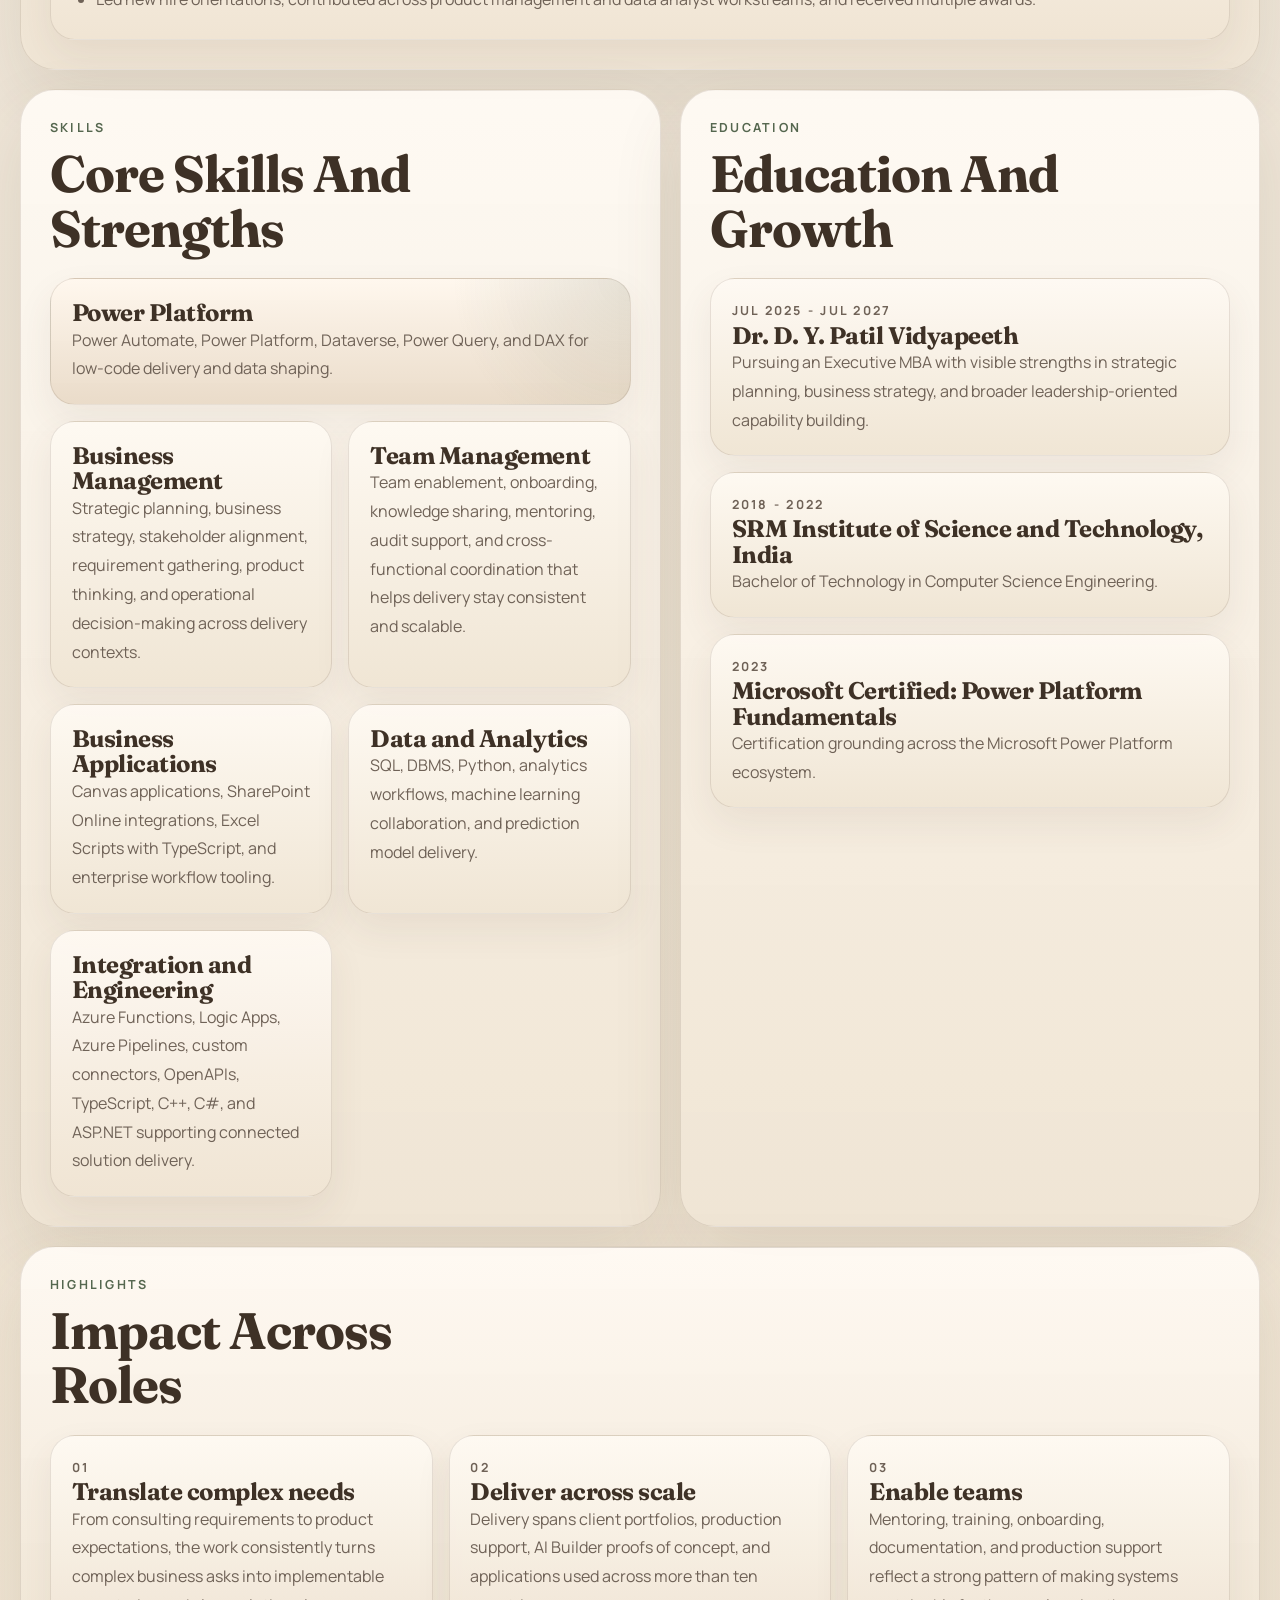
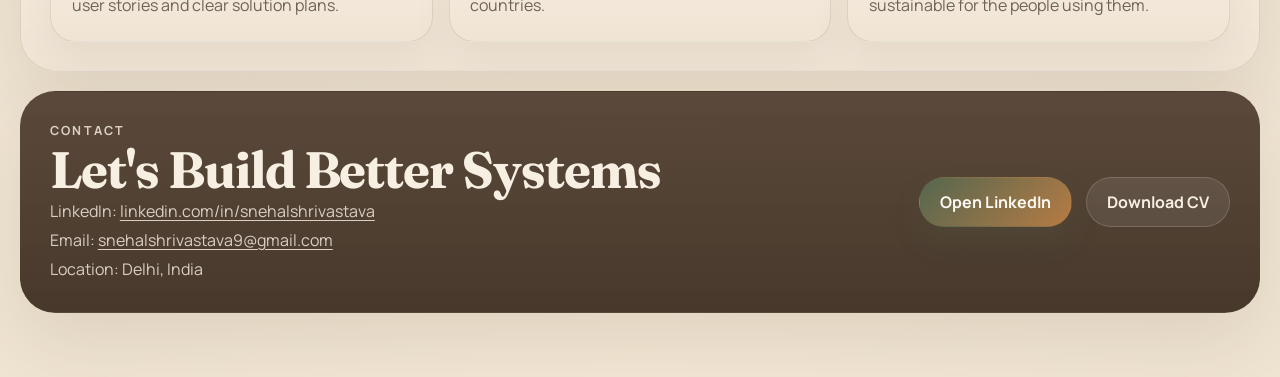
==== commit 0290b7b8: "Update portfolio with personalized content, multiple theme variants, and resume" ====
--- a/index.html
+++ b/index.html
@@ -4,262 +4,315 @@
     <meta charset="UTF-8">
     <meta name="viewport" content="width=device-width, initial-scale=1.0">
     <title>Snehal Shrivastava | Power Platform Portfolio</title>
+    <meta name="description" content="Snehal Shrivastava | Power Platform Portfolio">
+    <meta property="og:title" content="Snehal Shrivastava | Power Platform Portfolio">
+    <meta property="og:description" content="Power Platform Specialist portfolio featuring experience, skills, education, and professional highlights.">
+    <meta property="og:type" content="website">
+    <meta property="og:image" content="profile-picture.png">
+    <meta property="og:image:alt" content="Portrait of Snehal Shrivastava">
+    <meta name="twitter:card" content="summary_large_image">
+    <meta name="twitter:title" content="Snehal Shrivastava | Power Platform Portfolio">
+    <meta name="twitter:description" content="Power Platform Specialist portfolio featuring experience, skills, education, and professional highlights.">
+    <meta name="twitter:image" content="profile-picture.png">
+    <link rel="icon" type="image/png" href="profile-picture.png">
+    <link rel="apple-touch-icon" href="profile-picture.png">
     <link rel="preconnect" href="https://fonts.googleapis.com">
     <link rel="preconnect" href="https://fonts.gstatic.com" crossorigin>
-    <link href="https://fonts.googleapis.com/css2?family=Space+Grotesk:wght@400;500;700&family=Manrope:wght@400;500;700&display=swap" rel="stylesheet">
+    <link href="https://fonts.googleapis.com/css2?family=Fraunces:opsz,wght@9..144,500;9..144,600;9..144,700&family=Manrope:wght@400;500;600;700&display=swap" rel="stylesheet">
     <link rel="stylesheet" href="style.css">
 </head>
 <body>
+    <div class="grain-layer" aria-hidden="true"></div>
+    <div class="header-shell">
+        <nav class="topbar">
+            <a class="brand" href="#top" aria-label="Snehal Shrivastava home">
+                <span class="brand-mark">SS</span>
+                <span class="brand-copy">
+                    <strong>Snehal Shrivastava</strong>
+                    <span>Power Platform Specialist</span>
+                </span>
+            </a>
+
+            <div class="nav-links">
+                <a href="#about">About</a>
+                <a href="#experience">Experience</a>
+                <a href="#expertise">Skills</a>
+                <a href="#education">Education</a>
+                <a href="#contact">Contact</a>
+            </div>
+
+            <div class="nav-actions">
+                <a class="pill-link" href="Snehal_Shrivastava_Resume.pdf" download="Snehal_Shrivastava_Resume.pdf">Download CV</a>
+                <button class="mode-toggle" type="button" data-mode-toggle aria-label="Switch to dark mode">
+                    <span class="mode-toggle-rail">
+                        <span class="mode-toggle-icon mode-toggle-icon-sun" aria-hidden="true">
+                            <svg viewBox="0 0 24 24" focusable="false">
+                                <circle cx="12" cy="12" r="4.25"></circle>
+                                <path d="M12 1.75v3.1M12 19.15v3.1M4.75 4.75l2.2 2.2M17.05 17.05l2.2 2.2M1.75 12h3.1M19.15 12h3.1M4.75 19.25l2.2-2.2M17.05 6.95l2.2-2.2"></path>
+                            </svg>
+                        </span>
+                        <span class="mode-toggle-icon mode-toggle-icon-moon" aria-hidden="true">
+                            <svg viewBox="0 0 24 24" focusable="false">
+                                <path d="M19 15.5A7.5 7.5 0 0 1 8.5 5a8.5 8.5 0 1 0 10.5 10.5Z"></path>
+                            </svg>
+                        </span>
+                        <span class="mode-toggle-thumb" aria-hidden="true"></span>
+                    </span>
+                </button>
+            </div>
+        </nav>
+    </div>
+
     <div class="page-shell">
-        <div class="hero-mesh"></div>
-        <div class="hero-gridlines"></div>
-        <div class="starfield"></div>
-        <div class="aurora aurora-one"></div>
-        <div class="aurora aurora-two"></div>
-        <div class="light-column light-column-one"></div>
-        <div class="light-column light-column-two"></div>
-        <div class="ambient ambient-one"></div>
-        <div class="ambient ambient-two"></div>
-        <div class="ambient ambient-three"></div>
-
-        <header class="hero" id="top">
-            <nav class="topbar">
-                <a class="brand" href="#top">SS</a>
-                <div class="nav-links">
-                    <a href="#about">About</a>
-                    <a href="#experience">Experience</a>
-                    <a href="#education">Education</a>
-                    <a href="#expertise">Skills</a>
-                    <a href="#highlights">Highlights</a>
-                    <a href="#contact">Contact</a>
-                </div>
-            </nav>
-
-            <div class="hero-grid">
-                <div class="hero-copy reveal">
+        <header class="page-header" id="top">
+
+            <section class="hero reveal">
+                <div class="hero-copy">
                     <p class="eyebrow">Power Platform Portfolio</p>
-                    <h1>Snehal Shrivastava</h1>
-                    <p class="hero-subtitle">Developer and Team Lead shaping Power Platform, data analytics, and product-led solutions across enterprise delivery environments.</p>
-                    <p class="hero-note">Current experience includes Power Platform Analyst work at Twinings from June 2025 onward, built on earlier delivery experience across Capgemini and HighRadius in automation, analytics, AI, and business process transformation.</p>
+                    <h1>Practical Enterprise Automation</h1>
+                    <p class="hero-lead">Developer and Team Lead with experience across Twinings, Capgemini, and HighRadius, building internal platforms, automation systems, analytics workflows, and product-minded solutions that teams rely on in day-to-day operations.</p>
 
                     <div class="hero-actions">
-                        <a class="button button-primary" href="https://in.linkedin.com/in/snehalshrivastava" target="_blank" rel="noreferrer">View LinkedIn</a>
-                        <a class="button button-secondary" href="#experience">Explore Experience</a>
-                    </div>
-
-                    <div class="hero-stats">
-                        <div class="stat-card reveal">
-                            <span class="stat-number" data-count="3">0</span>
-                            <span class="stat-label">Career Stages</span>
-                        </div>
-                        <div class="stat-card reveal">
-                            <span class="stat-number" data-count="15">0</span>
-                            <span class="stat-label">Countries Delivered</span>
-                        </div>
-                        <div class="stat-card reveal">
-                            <span class="stat-number" data-count="15">0</span>
-                            <span class="stat-label">Core Skills</span>
-                        </div>
-                    </div>
-                </div>
-
-                <aside class="profile-panel reveal">
-                    <div class="panel-glow"></div>
-                    <div class="portrait-shell">
-                        <div class="portrait-rings"></div>
-                        <div class="portrait-rings portrait-rings-secondary"></div>
-                        <div class="portrait-frame">
-                            <img class="profile-image" src="profile-picture.png" alt="Illustrated portrait of Snehal Shrivastava at a workspace desk">
-                        </div>
-                    </div>
-                    <div class="profile-caption">
-                        <p class="panel-kicker">Profile Snapshot</p>
+                        <a class="button button-primary" href="Snehal_Shrivastava_Resume.pdf" download="Snehal_Shrivastava_Resume.pdf">Download CV</a>
+                        <a class="button button-secondary" href="https://in.linkedin.com/in/snehalshrivastava" target="_blank" rel="noreferrer">View LinkedIn</a>
+                        <a class="button button-tertiary" href="#experience">Explore Experience</a>
+                    </div>
+
+                    <div class="hero-points">
+                        <article class="point-card">
+                            <h2>Current focus</h2>
+                            <p>Part of the core automation team at Twinings, serving business teams across the regions where the company operates.</p>
+                        </article>
+                        <article class="point-card">
+                            <h2>What stands out</h2>
+                            <p>Power Platform delivery, business management, team enablement, AI-led automation, and enterprise process improvement.</p>
+                        </article>
+                    </div>
+                </div>
+
+                <div class="hero-visual">
+                    <div class="hero-image-wrap">
+                        <div class="hero-image-backdrop" aria-hidden="true"></div>
+                        <figure class="hero-image-card">
+                            <img src="profile-picture.png" alt="Illustrated portrait of Snehal Shrivastava working at a laptop">
+                        </figure>
+                    </div>
+
+                    <aside class="hero-summary-card">
+                        <p class="eyebrow">Profile Snapshot</p>
                         <h2>Power Platform Specialist</h2>
-                        <ul class="snapshot-list">
-                            <li>Current role: Power Platform Analyst at Twinings, United Kingdom remote</li>
-                            <li>Capgemini experience includes B2C applications for 10+ countries</li>
-                            <li>AI builder POC, document processing, and automation delivery across enterprise teams</li>
-                            <li>Foundation in product analytics, client portfolio ownership, and prediction models at HighRadius</li>
+                        <ul class="summary-list">
+                            <li>Current role: Power Platform Analyst at Twinings</li>
+                            <li>Location: Delhi, India</li>
+                            <li>Executive MBA in progress at Dr. D. Y. Patil Vidyapeeth</li>
+                            <li>Microsoft Certified: Power Platform Fundamentals</li>
                         </ul>
-                        <div class="profile-link">
-                            <span>LinkedIn reference</span>
-                            <a href="https://in.linkedin.com/in/snehalshrivastava" target="_blank" rel="noreferrer">in.linkedin.com/in/snehalshrivastava</a>
-                        </div>
-                    </div>
-                </aside>
-            </div>
+                    </aside>
+                </div>
+            </section>
+
+            <section class="metrics-grid reveal" aria-label="Portfolio metrics">
+                <article class="metric-card">
+                    <span class="metric-value" data-count="15">0</span>
+                    <span class="metric-label">Countries Delivered</span>
+                </article>
+                <article class="metric-card">
+                    <span class="metric-value" data-count="3">0</span>
+                    <span class="metric-label">Career Stages</span>
+                </article>
+                <article class="metric-card">
+                    <span class="metric-value" data-count="15">0</span>
+                    <span class="metric-label">Core Skills</span>
+                </article>
+            </section>
         </header>
 
-        <main>
-            <section class="section reveal" id="about">
+        <main class="page-content">
+            <section class="section-card reveal" id="about">
                 <div class="section-heading">
                     <p class="eyebrow">About</p>
-                    <h2>Building practical digital systems that teams actually use</h2>
-                </div>
-                <div class="about-grid">
-                    <p class="lead">Dedicated and results-driven Developer and Team Lead with a strong track record of creating solutions for complex user scenarios while maintaining best practices and high engineering standards. The focus spans Power Platform, data analytics, and product management with a clear goal of delivering measurable business value.</p>
-                    <div class="about-card">
-                        <span class="card-index">01</span>
-                        <h3>Solution design at scale</h3>
-                        <p>Built and supported enterprise-grade applications, automation systems, and data workflows across consulting and product-led environments.</p>
-                    </div>
-                    <div class="about-card">
-                        <span class="card-index">02</span>
-                        <h3>Team enablement</h3>
-                        <p>Mentored teammates, trained new joiners, supported audits, and translated client requirements into actionable user stories and delivery plans.</p>
-                    </div>
-                    <div class="about-card">
-                        <span class="card-index">03</span>
-                        <h3>AI and automation blend</h3>
-                        <p>Work includes AI builder POCs, document processing, OpenAPI-based tools, and advanced Power Automate solutions integrated into real operations.</p>
-                    </div>
-                </div>
-            </section>
-
-            <section class="section reveal" id="experience">
+                    <h2>Systems Teams Trust</h2>
+                </div>
+
+                <div class="story-layout">
+                    <div class="story-copy">
+                        <p>Dedicated and results-driven Developer and Team Lead with a strong track record of creating solutions for complex user scenarios while maintaining best practices and high engineering standards. The work sits at the intersection of Power Platform, data analytics, and product management with a strong focus on measurable business value.</p>
+                        <p>The delivery style is shaped by both technical ownership and business context: translating unclear requirements into structured user stories, enabling teams through knowledge sharing, and building systems that remain useful after rollout, not just at launch.</p>
+                    </div>
+
+                    <div class="story-notes">
+                        <article class="note-card">
+                            <p class="note-label">Delivery style</p>
+                            <h3>Business-first solution design</h3>
+                            <p>Requirement gathering, stakeholder alignment, implementation planning, and production-ready automation delivered with practical decision-making.</p>
+                        </article>
+                        <article class="note-card">
+                            <p class="note-label">Working strength</p>
+                            <h3>Team enablement through systems</h3>
+                            <p>Mentoring teammates, onboarding new joiners, documenting workflows, and supporting operational continuity after deployment.</p>
+                        </article>
+                    </div>
+                </div>
+            </section>
+
+            <section class="section-card reveal" id="experience">
                 <div class="section-heading">
                     <p class="eyebrow">Experience</p>
-                    <h2>Career path across consulting, analytics, and automation</h2>
-                </div>
-                <div class="experience-card reveal">
-                    <div class="experience-meta">
-                        <p class="experience-company">Twinings</p>
-                        <p class="experience-date">Jun 2025 - Present</p>
-                    </div>
-                    <h3>Power Platform Analyst</h3>
-                    <p class="experience-location">United Kingdom - Remote</p>
-                    <p class="experience-summary">Current full-time role as part of the core automation team at Twinings, serving the company across the regions in which it operates through Power Platform delivery, workflow optimization, and internal productivity solutions.</p>
-                    <ul class="experience-list">
-                        <li>Contributed to a company-wide performance and goal management application used to support year-end planning, alignment, and ratings workflows across business teams.</li>
-                        <li>Built and enhanced an enterprise travel approval and budget tracking solution that centralized data, improved reconciliation visibility, reduced manual errors, and delivered meaningful effort savings.</li>
-                        <li>Created internal document handling and upload workflows that streamlined scanning, preview, and centralized storage, reducing repetitive manual effort for multiple users.</li>
-                        <li>Delivered productivity-focused automations and approval solutions that replaced recurring manual tasks and improved day-to-day operational efficiency.</li>
-                    </ul>
-                </div>
-                <div class="experience-card reveal">
-                    <div class="experience-meta">
-                        <p class="experience-company">Capgemini India, Noida</p>
-                        <p class="experience-date">Sept 2022 - Current in resume</p>
-                    </div>
-                    <h3>Associate Consultant</h3>
-                    <ul class="experience-list">
-                        <li>Contributed to the design and backend delivery of a B2C canvas application serving 10+ countries, using Dataverse for the collection module and leading a 10+ member team for seamless automation and functionality.</li>
-                        <li>Built an AI Builder proof of concept that secured client approval, enabled rollout across 8+ countries, and included document processing models for extracting entities into Dataverse tables.</li>
-                        <li>Worked as a technical consultant for requirement gathering and user story grooming, translating business needs into robust solution design and implementation plans.</li>
-                        <li>Trained resources on processes, Dataverse, reporting, and best practices while supporting CMMI audits, code quality, integration standards, and secure data handling.</li>
-                        <li>Developed Power Automate flows, custom connectors, OpenAPIs via HTTPS, and integrated tools including Dataflows, Excel Scripts, SharePoint, Azure Pipelines, Logic Apps, and Azure Functions.</li>
-                        <li>Supported successful production deployment with documentation, handover guides, troubleshooting support, and post-production sustainability improvements.</li>
-                    </ul>
-                </div>
-                <div class="experience-card reveal">
-                    <div class="experience-meta">
-                        <p class="experience-company">HighRadius, India</p>
-                        <p class="experience-date">Jun 2021 - Jan 2022</p>
-                    </div>
-                    <h3>Product Analyst Intern</h3>
-                    <ul class="experience-list">
-                        <li>Managed a portfolio of 10 clients by gathering expectations and translating them into actionable insights for machine learning teams.</li>
-                        <li>Developed payment prediction models for high-profile clients including L'Oreal and Coca-Cola to improve invoice timing forecasts and cash flow visibility.</li>
-                        <li>Led new hire orientations, contributed across product management and data analyst workstreams, and received multiple awards.</li>
-                    </ul>
-                </div>
-            </section>
-
-            <section class="section reveal" id="education">
-                <div class="section-heading">
-                    <p class="eyebrow">Education</p>
-                    <h2>Academic foundation and certification</h2>
-                </div>
-                <div class="education-grid">
-                    <article class="education-card reveal">
-                        <p class="card-index">Jul 2025 - Jul 2027</p>
-                        <h3>Dr. D. Y. Patil Vidyapeeth</h3>
-                        <p>Pursuing an Executive MBA with visible strengths in strategic planning, business strategy, and broader leadership-oriented capability building.</p>
-                    </article>
-                    <article class="education-card reveal">
-                        <p class="card-index">2018 - 2022</p>
-                        <h3>SRM Institute of Science and Technology, India</h3>
-                        <p>Bachelor of Technology in Computer Science Engineering.</p>
-                    </article>
-                    <article class="education-card reveal">
-                        <p class="card-index">2023</p>
-                        <h3>Microsoft Certified: Power Platform Fundamentals</h3>
-                        <p>Certification grounding across the Microsoft Power Platform ecosystem.</p>
-                    </article>
-                </div>
-            </section>
-
-            <section class="section reveal" id="expertise">
-                <div class="section-heading">
-                    <p class="eyebrow">Skills</p>
-                    <h2>Tools and technologies used across delivery</h2>
-                </div>
-                <div class="expertise-grid">
-                    <article class="expertise-card reveal">
-                        <h3>Power Platform</h3>
-                        <p>Power Automate, Power Platform, Dataverse, Power Query, and DAX for low-code delivery and data shaping.</p>
-                    </article>
-                    <article class="expertise-card reveal">
-                        <h3>Business Management</h3>
-                        <p>Strategic planning, business strategy, stakeholder alignment, requirement gathering, product thinking, and operational decision-making across delivery contexts.</p>
-                    </article>
-                    <article class="expertise-card reveal">
-                        <h3>Team Management</h3>
-                        <p>Team enablement, onboarding, knowledge sharing, mentoring, audit support, and cross-functional coordination that helps delivery stay consistent and scalable.</p>
-                    </article>
-                    <article class="expertise-card reveal">
-                        <h3>Business Applications</h3>
-                        <p>Canvas applications, SharePoint Online integrations, Excel Scripts with TypeScript, and enterprise workflow tooling.</p>
-                    </article>
-                    <article class="expertise-card reveal">
-                        <h3>Data and Analytics</h3>
-                        <p>SQL, DBMS, Python, analytics workflows, machine learning collaboration, and prediction model delivery.</p>
-                    </article>
-                    <article class="expertise-card reveal">
-                        <h3>Integration and Engineering</h3>
-                        <p>Azure Functions, Logic Apps, Azure Pipelines, custom connectors, OpenAPIs, TypeScript, C++, C#, and ASP.NET supporting connected solution delivery.</p>
-                    </article>
-                </div>
-            </section>
-
-            <section class="section reveal" id="highlights">
+                    <h2>Experience Across Delivery</h2>
+                </div>
+
+                <div class="experience-grid">
+                    <article class="experience-card experience-card-featured reveal">
+                        <div class="experience-meta">
+                            <div>
+                                <p class="experience-company">Twinings</p>
+                                <h3>Power Platform Analyst</h3>
+                            </div>
+                            <p class="experience-date">Jun 2025 - Present</p>
+                        </div>
+                        <p class="experience-location">United Kingdom - Remote</p>
+                        <p class="experience-summary">Current full-time role as part of the core automation team at Twinings, serving the company across the regions in which it operates through Power Platform delivery, workflow optimization, and internal productivity solutions.</p>
+                        <ul class="experience-list">
+                            <li>Contributed to a company-wide performance and goal management application used to support year-end planning, alignment, and ratings workflows across business teams.</li>
+                            <li>Built and enhanced an enterprise travel approval and budget tracking solution that centralized data, improved reconciliation visibility, reduced manual errors, and delivered meaningful effort savings.</li>
+                            <li>Created internal document handling and upload workflows that streamlined scanning, preview, and centralized storage, reducing repetitive manual effort for multiple users.</li>
+                            <li>Delivered productivity-focused automations and approval solutions that replaced recurring manual tasks and improved day-to-day operational efficiency.</li>
+                        </ul>
+                    </article>
+
+                    <article class="experience-card reveal">
+                        <div class="experience-meta">
+                            <div>
+                                <p class="experience-company">Capgemini India, Noida</p>
+                                <h3>Associate Consultant</h3>
+                            </div>
+                            <p class="experience-date">Sept 2022 - Current in resume</p>
+                        </div>
+                        <ul class="experience-list">
+                            <li>Contributed to the design and backend delivery of a B2C canvas application serving 10+ countries, using Dataverse for the collection module and leading a 10+ member team for seamless automation and functionality.</li>
+                            <li>Built an AI Builder proof of concept that secured client approval, enabled rollout across 8+ countries, and included document processing models for extracting entities into Dataverse tables.</li>
+                            <li>Worked as a technical consultant for requirement gathering and user story grooming, translating business needs into robust solution design and implementation plans.</li>
+                            <li>Trained resources on processes, Dataverse, reporting, and best practices while supporting CMMI audits, code quality, integration standards, and secure data handling.</li>
+                            <li>Developed Power Automate flows, custom connectors, OpenAPIs via HTTPS, and integrated tools including Dataflows, Excel Scripts, SharePoint, Azure Pipelines, Logic Apps, and Azure Functions.</li>
+                            <li>Supported successful production deployment with documentation, handover guides, troubleshooting support, and post-production sustainability improvements.</li>
+                        </ul>
+                    </article>
+
+                    <article class="experience-card reveal">
+                        <div class="experience-meta">
+                            <div>
+                                <p class="experience-company">HighRadius, India</p>
+                                <h3>Product Analyst Intern</h3>
+                            </div>
+                            <p class="experience-date">Jun 2021 - Jan 2022</p>
+                        </div>
+                        <ul class="experience-list">
+                            <li>Managed a portfolio of 10 clients by gathering expectations and translating them into actionable insights for machine learning teams.</li>
+                            <li>Developed payment prediction models for high-profile clients including L'Oreal and Coca-Cola to improve invoice timing forecasts and cash flow visibility.</li>
+                            <li>Led new hire orientations, contributed across product management and data analyst workstreams, and received multiple awards.</li>
+                        </ul>
+                    </article>
+                </div>
+            </section>
+
+            <section class="split-section">
+                <section class="section-card reveal" id="expertise">
+                    <div class="section-heading">
+                        <p class="eyebrow">Skills</p>
+                        <h2>Core Skills And Strengths</h2>
+                    </div>
+
+                    <div class="skills-grid">
+                        <article class="skill-card skill-card-primary">
+                            <h3>Power Platform</h3>
+                            <p>Power Automate, Power Platform, Dataverse, Power Query, and DAX for low-code delivery and data shaping.</p>
+                        </article>
+                        <article class="skill-card">
+                            <h3>Business Management</h3>
+                            <p>Strategic planning, business strategy, stakeholder alignment, requirement gathering, product thinking, and operational decision-making across delivery contexts.</p>
+                        </article>
+                        <article class="skill-card">
+                            <h3>Team Management</h3>
+                            <p>Team enablement, onboarding, knowledge sharing, mentoring, audit support, and cross-functional coordination that helps delivery stay consistent and scalable.</p>
+                        </article>
+                        <article class="skill-card">
+                            <h3>Business Applications</h3>
+                            <p>Canvas applications, SharePoint Online integrations, Excel Scripts with TypeScript, and enterprise workflow tooling.</p>
+                        </article>
+                        <article class="skill-card">
+                            <h3>Data and Analytics</h3>
+                            <p>SQL, DBMS, Python, analytics workflows, machine learning collaboration, and prediction model delivery.</p>
+                        </article>
+                        <article class="skill-card">
+                            <h3>Integration and Engineering</h3>
+                            <p>Azure Functions, Logic Apps, Azure Pipelines, custom connectors, OpenAPIs, TypeScript, C++, C#, and ASP.NET supporting connected solution delivery.</p>
+                        </article>
+                    </div>
+                </section>
+
+                <section class="section-card reveal" id="education">
+                    <div class="section-heading">
+                        <p class="eyebrow">Education</p>
+                        <h2>Education And Growth</h2>
+                    </div>
+
+                    <div class="education-stack">
+                        <article class="education-card">
+                            <p class="education-date">Jul 2025 - Jul 2027</p>
+                            <h3>Dr. D. Y. Patil Vidyapeeth</h3>
+                            <p>Pursuing an Executive MBA with visible strengths in strategic planning, business strategy, and broader leadership-oriented capability building.</p>
+                        </article>
+                        <article class="education-card">
+                            <p class="education-date">2018 - 2022</p>
+                            <h3>SRM Institute of Science and Technology, India</h3>
+                            <p>Bachelor of Technology in Computer Science Engineering.</p>
+                        </article>
+                        <article class="education-card">
+                            <p class="education-date">2023</p>
+                            <h3>Microsoft Certified: Power Platform Fundamentals</h3>
+                            <p>Certification grounding across the Microsoft Power Platform ecosystem.</p>
+                        </article>
+                    </div>
+                </section>
+            </section>
+
+            <section class="section-card reveal" id="highlights">
                 <div class="section-heading">
                     <p class="eyebrow">Highlights</p>
-                    <h2>Impact themes carried across roles</h2>
-                </div>
-                <div class="timeline">
-                    <div class="timeline-item reveal">
-                        <span class="timeline-dot"></span>
-                        <div>
-                            <h3>Translate Complex Needs</h3>
-                            <p>From consulting requirements to product expectations, the work consistently turns messy business asks into implementable user stories and solution plans.</p>
-                        </div>
-                    </div>
-                    <div class="timeline-item reveal">
-                        <span class="timeline-dot"></span>
-                        <div>
-                            <h3>Deliver Across Scale</h3>
-                            <p>Delivery spans client portfolios, production support, AI builder POCs, and B2C applications used across more than ten countries.</p>
-                        </div>
-                    </div>
-                    <div class="timeline-item reveal">
-                        <span class="timeline-dot"></span>
-                        <div>
-                            <h3>Enable Teams</h3>
-                            <p>Mentoring, training, onboarding, documentation, and production support show a pattern of not just shipping systems, but helping teams sustain them well.</p>
-                        </div>
-                    </div>
-                </div>
-            </section>
-
-            <section class="section contact-section reveal" id="contact">
-                <div class="contact-card">
+                    <h2>Impact Across Roles</h2>
+                </div>
+
+                <div class="highlights-grid">
+                    <article class="highlight-card">
+                        <p class="note-label">01</p>
+                        <h3>Translate complex needs</h3>
+                        <p>From consulting requirements to product expectations, the work consistently turns complex business asks into implementable user stories and clear solution plans.</p>
+                    </article>
+                    <article class="highlight-card">
+                        <p class="note-label">02</p>
+                        <h3>Deliver across scale</h3>
+                        <p>Delivery spans client portfolios, production support, AI Builder proofs of concept, and applications used across more than ten countries.</p>
+                    </article>
+                    <article class="highlight-card">
+                        <p class="note-label">03</p>
+                        <h3>Enable teams</h3>
+                        <p>Mentoring, training, onboarding, documentation, and production support reflect a strong pattern of making systems sustainable for the people using them.</p>
+                    </article>
+                </div>
+            </section>
+
+            <section class="contact-banner reveal" id="contact">
+                <div class="contact-copy">
                     <p class="eyebrow">Contact</p>
-                    <h2>Reach out or view the full profile</h2>
+                    <h2>Let's Build Better Systems</h2>
                     <p>LinkedIn: <a href="https://www.linkedin.com/in/snehalshrivastava" target="_blank" rel="noreferrer">linkedin.com/in/snehalshrivastava</a></p>
                     <p>Email: <a href="mailto:snehalshrivastava9@gmail.com">snehalshrivastava9@gmail.com</a></p>
                     <p>Location: Delhi, India</p>
-                    <a class="button button-primary" href="https://www.linkedin.com/in/snehalshrivastava" target="_blank" rel="noreferrer">Open Profile</a>
+                </div>
+
+                <div class="contact-actions">
+                    <a class="button button-primary" href="https://www.linkedin.com/in/snehalshrivastava" target="_blank" rel="noreferrer">Open LinkedIn</a>
+                    <a class="button button-secondary" href="Snehal_Shrivastava_Resume.pdf" download="Snehal_Shrivastava_Resume.pdf">Download CV</a>
                 </div>
             </section>
         </main>
--- a/style.css
+++ b/style.css
@@ -1,17 +1,79 @@
 :root {
-    --bg: #040814;
-    --bg-soft: #0a1022;
-    --panel: rgba(10, 17, 34, 0.72);
-    --panel-strong: rgba(9, 15, 30, 0.92);
-    --line: rgba(111, 193, 255, 0.16);
-    --line-strong: rgba(111, 193, 255, 0.3);
-    --text: #edf6ff;
-    --muted: #8ea6c8;
-    --accent: #63f3ff;
-    --accent-strong: #4d8dff;
-    --accent-tertiary: #7bffb7;
-    --warm: #9fb4ff;
-    --shadow: 0 28px 90px rgba(0, 0, 0, 0.5);
+    --header-width: min(1240px, calc(100% - 2rem));
+    --header-offset: 7.4rem;
+    --bg: #f6f0e6;
+    --bg-deep: #eadfcf;
+    --wash-one: rgba(180, 124, 67, 0.16);
+    --wash-two: rgba(86, 96, 74, 0.14);
+    --wash-three: rgba(244, 232, 213, 0.9);
+    --text: #3e3126;
+    --muted: #6f6257;
+    --accent: #55674f;
+    --accent-strong: #b67b44;
+    --accent-soft: #efe2ce;
+    --button-text: #fffaf3;
+    --nav-bg: rgba(255, 250, 242, 0.82);
+    --hero-top: rgba(255, 250, 244, 0.94);
+    --hero-bottom: rgba(239, 229, 212, 0.96);
+    --card-top: rgba(255, 250, 243, 0.94);
+    --card-bottom: rgba(240, 229, 212, 0.94);
+    --card-muted-top: rgba(248, 241, 230, 0.92);
+    --card-muted-bottom: rgba(236, 225, 208, 0.94);
+    --featured-top: rgba(255, 248, 238, 0.95);
+    --featured-bottom: rgba(233, 219, 200, 0.96);
+    --contact-top: rgba(84, 67, 52, 0.96);
+    --contact-bottom: rgba(67, 52, 40, 0.98);
+    --contact-text: #f8efe3;
+    --contact-muted: rgba(248, 239, 227, 0.82);
+    --contact-button-bg: rgba(255, 255, 255, 0.08);
+    --contact-button-border: rgba(255, 255, 255, 0.16);
+    --border: rgba(94, 76, 58, 0.14);
+    --border-strong: rgba(94, 76, 58, 0.24);
+    --shadow: 0 30px 70px rgba(92, 70, 50, 0.12);
+    --shadow-soft: 0 16px 36px rgba(92, 70, 50, 0.08);
+    --toggle-bg: rgba(236, 226, 209, 0.92);
+    --toggle-icon: #796854;
+    --toggle-thumb: #fff8ef;
+    --toggle-ring: rgba(94, 76, 58, 0.12);
+    --grain-opacity: 0.08;
+}
+
+:root[data-mode="dark"] {
+    --bg: #15110e;
+    --bg-deep: #221b17;
+    --wash-one: rgba(214, 160, 96, 0.12);
+    --wash-two: rgba(144, 160, 122, 0.1);
+    --wash-three: rgba(38, 31, 26, 0.78);
+    --text: #f2e6d8;
+    --muted: #ccb79f;
+    --accent: #b2c39a;
+    --accent-strong: #d79b64;
+    --accent-soft: #241d18;
+    --button-text: #17110d;
+    --nav-bg: rgba(26, 21, 18, 0.88);
+    --hero-top: rgba(36, 28, 23, 0.94);
+    --hero-bottom: rgba(27, 22, 18, 0.98);
+    --card-top: rgba(39, 31, 26, 0.94);
+    --card-bottom: rgba(29, 24, 20, 0.96);
+    --card-muted-top: rgba(44, 35, 29, 0.92);
+    --card-muted-bottom: rgba(31, 25, 21, 0.96);
+    --featured-top: rgba(46, 35, 28, 0.95);
+    --featured-bottom: rgba(32, 26, 21, 0.98);
+    --contact-top: rgba(44, 36, 30, 0.98);
+    --contact-bottom: rgba(27, 21, 18, 1);
+    --contact-text: #f5e8d9;
+    --contact-muted: rgba(245, 232, 217, 0.8);
+    --contact-button-bg: rgba(255, 255, 255, 0.08);
+    --contact-button-border: rgba(255, 255, 255, 0.16);
+    --border: rgba(240, 221, 198, 0.12);
+    --border-strong: rgba(240, 221, 198, 0.24);
+    --shadow: 0 30px 70px rgba(0, 0, 0, 0.34);
+    --shadow-soft: 0 16px 36px rgba(0, 0, 0, 0.24);
+    --toggle-bg: rgba(49, 39, 32, 0.96);
+    --toggle-icon: #dcc4a7;
+    --toggle-thumb: #f2dcc0;
+    --toggle-ring: rgba(255, 243, 224, 0.1);
+    --grain-opacity: 0.06;
 }
 
 * {
@@ -24,13 +86,14 @@
 
 body {
     margin: 0;
+    min-height: 100vh;
+    color: var(--text);
     font-family: "Manrope", sans-serif;
-    color: var(--text);
     background:
-        radial-gradient(circle at 16% 18%, rgba(77, 141, 255, 0.2), transparent 22%),
-        radial-gradient(circle at 82% 12%, rgba(99, 243, 255, 0.16), transparent 20%),
-        radial-gradient(circle at 50% 36%, rgba(123, 255, 183, 0.08), transparent 28%),
-        linear-gradient(180deg, #02050d 0%, #050a16 32%, #071122 68%, #09172d 100%);
+        radial-gradient(circle at 0% 4%, var(--wash-one), transparent 30%),
+        radial-gradient(circle at 90% 12%, var(--wash-two), transparent 26%),
+        radial-gradient(circle at 50% 100%, var(--wash-three), transparent 32%),
+        linear-gradient(180deg, var(--bg) 0%, var(--bg-deep) 100%);
     overflow-x: hidden;
 }
 
@@ -39,595 +102,616 @@
     text-decoration: none;
 }
 
-.page-shell {
-    position: relative;
-    min-height: 100vh;
-    isolation: isolate;
-}
-
-.hero-mesh,
-.hero-gridlines,
-.starfield,
-.aurora,
-.light-column {
+img {
+    max-width: 100%;
+    display: block;
+}
+
+button,
+a {
+    -webkit-tap-highlight-color: transparent;
+}
+
+.grain-layer {
     position: fixed;
     inset: 0;
     pointer-events: none;
-    z-index: -2;
-}
-
-.hero-mesh {
-    background:
-        radial-gradient(circle at 18% 22%, rgba(77, 141, 255, 0.14), transparent 20%),
-        radial-gradient(circle at 80% 18%, rgba(99, 243, 255, 0.16), transparent 18%),
-        radial-gradient(circle at 68% 74%, rgba(123, 255, 183, 0.12), transparent 20%);
-    filter: blur(32px);
-    animation: pulseMesh 14s ease-in-out infinite;
-}
-
-.hero-gridlines {
-    background-image:
-        linear-gradient(rgba(99, 243, 255, 0.04) 1px, transparent 1px),
-        linear-gradient(90deg, rgba(99, 243, 255, 0.04) 1px, transparent 1px);
-    background-size: 68px 68px;
-    mask-image: radial-gradient(circle at center, black 40%, transparent 92%);
-    opacity: 0.4;
-}
-
-.starfield {
-    background-image:
-        radial-gradient(circle at 20% 30%, rgba(237, 246, 255, 0.8) 0 1px, transparent 1.5px),
-        radial-gradient(circle at 72% 18%, rgba(99, 243, 255, 0.85) 0 1px, transparent 1.5px),
-        radial-gradient(circle at 65% 78%, rgba(123, 255, 183, 0.65) 0 1px, transparent 1.5px),
-        radial-gradient(circle at 36% 68%, rgba(237, 246, 255, 0.45) 0 1px, transparent 1.5px),
-        radial-gradient(circle at 84% 54%, rgba(77, 141, 255, 0.85) 0 1px, transparent 1.5px);
-    opacity: 0.5;
-    animation: starDrift 18s linear infinite;
-}
-
-.aurora {
-    inset: auto;
-    width: 52rem;
-    height: 14rem;
-    border-radius: 999px;
-    filter: blur(40px);
-    mix-blend-mode: screen;
-    opacity: 0.36;
-    z-index: -1;
-}
-
-.aurora-one {
-    top: 6%;
-    left: -12rem;
-    background: linear-gradient(90deg, rgba(77, 141, 255, 0), rgba(77, 141, 255, 0.62), rgba(99, 243, 255, 0.42), rgba(123, 255, 183, 0));
-    transform: rotate(-12deg);
-    animation: auroraFlow 16s ease-in-out infinite;
-}
-
-.aurora-two {
-    right: -12rem;
-    bottom: 8%;
-    background: linear-gradient(90deg, rgba(123, 255, 183, 0), rgba(123, 255, 183, 0.4), rgba(99, 243, 255, 0.34), rgba(77, 141, 255, 0));
-    transform: rotate(10deg);
-    animation: auroraFlow 20s ease-in-out infinite reverse;
-}
-
-.light-column {
-    inset: auto;
-    width: 18rem;
-    height: 34rem;
-    border-radius: 999px;
-    filter: blur(18px);
-    opacity: 0.22;
-    transform-origin: center;
-    z-index: -1;
-}
-
-.light-column-one {
-    top: -6rem;
-    left: 24%;
-    background: linear-gradient(180deg, rgba(99, 243, 255, 0.28), rgba(99, 243, 255, 0));
-    transform: rotate(10deg);
-    animation: columnSweep 18s ease-in-out infinite;
-}
-
-.light-column-two {
-    right: 10%;
-    bottom: -10rem;
-    background: linear-gradient(180deg, rgba(77, 141, 255, 0.28), rgba(77, 141, 255, 0));
-    transform: rotate(-16deg);
-    animation: columnSweep 22s ease-in-out infinite reverse;
-}
-
-.ambient {
+    opacity: var(--grain-opacity);
+    background-image: radial-gradient(rgba(62, 49, 38, 0.5) 0.5px, transparent 0.5px);
+    background-size: 8px 8px;
+    mix-blend-mode: multiply;
+}
+
+.page-shell {
+    position: relative;
+    width: min(1240px, calc(100% - 2rem));
+    margin: 0 auto;
+    padding: var(--header-offset) 0 4rem;
+}
+
+.page-shell::before,
+.page-shell::after {
+    content: "";
     position: fixed;
     border-radius: 50%;
-    filter: blur(10px);
-    opacity: 0.5;
+    pointer-events: none;
+    filter: blur(28px);
+    opacity: 0.38;
     z-index: -1;
-    animation: drift 12s ease-in-out infinite;
-}
-
-.ambient-one {
+}
+
+.page-shell::before {
+    top: 8rem;
+    left: -7rem;
     width: 18rem;
     height: 18rem;
-    top: 8%;
-    right: -4rem;
-    background: radial-gradient(circle, rgba(99, 243, 255, 0.26), transparent 68%);
-}
-
-.ambient-two {
+    background: radial-gradient(circle, var(--wash-one), transparent 70%);
+    animation: drift-one 18s ease-in-out infinite;
+}
+
+.page-shell::after {
+    right: -8rem;
+    top: 28rem;
     width: 22rem;
     height: 22rem;
-    left: -6rem;
-    bottom: 12%;
-    background: radial-gradient(circle, rgba(77, 141, 255, 0.24), transparent 70%);
-    animation-delay: -4s;
-}
-
-.ambient-three {
-    width: 16rem;
-    height: 16rem;
-    top: 34%;
-    left: 42%;
-    background: radial-gradient(circle, rgba(123, 255, 183, 0.14), transparent 72%);
-    animation-delay: -7s;
-}
-
-.hero,
-.section {
-    width: min(1120px, calc(100% - 2rem));
+    background: radial-gradient(circle, var(--wash-two), transparent 70%);
+    animation: drift-two 22s ease-in-out infinite;
+}
+
+.page-header,
+.page-content {
+    display: grid;
+    gap: 1.2rem;
+}
+
+.header-shell {
+    position: fixed;
+    inset: 0 0 auto 0;
+    z-index: 20;
+    padding-top: 1rem;
+}
+
+.topbar {
+    width: var(--header-width);
     margin: 0 auto;
-}
-
-.hero {
-    padding: 1.25rem 0 4rem;
-}
-
-.topbar {
     display: flex;
     align-items: center;
     justify-content: space-between;
     gap: 1rem;
-    padding: 0.9rem 1.1rem;
-    margin-top: 0.5rem;
-    background: rgba(6, 11, 24, 0.72);
-    border: 1px solid var(--line-strong);
+    padding: 1rem 1.15rem;
+    border: 1px solid var(--border);
     border-radius: 999px;
-    box-shadow: 0 0 0 1px rgba(99, 243, 255, 0.05), 0 14px 50px rgba(0, 0, 0, 0.35);
-    backdrop-filter: blur(18px);
+    background: var(--nav-bg);
+    box-shadow: var(--shadow-soft);
+    backdrop-filter: blur(16px);
+}
+
+#about,
+#experience,
+#expertise,
+#education,
+#highlights,
+#contact,
+#top {
+    scroll-margin-top: calc(var(--header-offset) + 1rem);
 }
 
 .brand {
+    display: inline-flex;
+    align-items: center;
+    gap: 0.9rem;
+    min-width: 0;
+}
+
+.brand-mark {
     display: inline-grid;
     place-items: center;
-    width: 2.75rem;
-    height: 2.75rem;
-    border-radius: 50%;
-    font-family: "Space Grotesk", sans-serif;
+    width: 3.1rem;
+    height: 3.1rem;
+    border-radius: 1rem;
+    background: linear-gradient(135deg, var(--accent) 0%, var(--accent-strong) 100%);
+    color: var(--button-text);
+    font-family: "Fraunces", serif;
+    font-size: 1.1rem;
     font-weight: 700;
-    background: linear-gradient(135deg, var(--accent), var(--accent-strong), var(--accent-tertiary));
-    color: #03111b;
-    box-shadow: 0 0 26px rgba(99, 243, 255, 0.24);
+    box-shadow: 0 14px 30px rgba(85, 103, 79, 0.16);
+}
+
+.brand-copy {
+    display: grid;
+    gap: 0.2rem;
+}
+
+.brand-copy strong {
+    font-size: 0.96rem;
+    font-weight: 700;
+}
+
+.brand-copy span {
+    font-size: 0.82rem;
+    color: var(--muted);
+}
+
+.nav-links,
+.nav-actions {
+    display: flex;
+    align-items: center;
+    gap: 0.9rem;
+    flex-wrap: wrap;
 }
 
 .nav-links {
-    display: flex;
-    flex-wrap: wrap;
-    gap: 1.2rem;
+    justify-content: center;
+}
+
+.nav-links a {
+    font-size: 0.94rem;
     color: var(--muted);
+    transition: color 180ms ease;
 }
 
 .nav-links a:hover,
 .nav-links a:focus-visible {
     color: var(--text);
-    text-shadow: 0 0 16px rgba(99, 243, 255, 0.4);
-}
-
-.hero-grid {
-    display: grid;
-    grid-template-columns: minmax(0, 1.3fr) minmax(290px, 0.9fr);
-    gap: 1.5rem;
-    align-items: stretch;
-    padding-top: 4rem;
-}
-
-.hero-copy,
-.profile-panel,
-.about-card,
-.experience-card,
-.education-card,
-.expertise-card,
-.timeline-item,
-.contact-card {
-    background: var(--panel);
-    border: 1px solid var(--line);
-    box-shadow: var(--shadow);
-    backdrop-filter: blur(18px);
-}
-
-.hero-copy {
-    padding: 2rem;
-    border-radius: 2rem;
-    background:
-        linear-gradient(180deg, rgba(99, 243, 255, 0.03), rgba(255, 255, 255, 0.01)),
-        var(--panel);
-}
-
-.eyebrow,
-.panel-kicker {
-    margin: 0 0 0.9rem;
-    color: var(--accent);
-    text-transform: uppercase;
-    letter-spacing: 0.18em;
-    font-size: 0.76rem;
-    font-weight: 700;
-}
-
-h1,
-h2,
-h3 {
-    margin: 0;
-    font-family: "Space Grotesk", sans-serif;
-    line-height: 1.05;
-}
-
-h1 {
-    font-size: clamp(3rem, 8vw, 5.7rem);
-    max-width: 8ch;
-    text-shadow: 0 0 24px rgba(77, 141, 255, 0.16);
-}
-
-.hero-subtitle {
-    margin: 1.2rem 0 0;
-    font-size: clamp(1.1rem, 2vw, 1.35rem);
-    max-width: 38rem;
-    color: #d9e8ff;
-}
-
-.hero-note,
-.lead,
-.about-card p,
-.expertise-card p,
-.timeline-item p,
-.contact-card p,
-.snapshot-list,
-.profile-link {
-    color: var(--muted);
-    line-height: 1.75;
-}
-
-.hero-note {
-    max-width: 42rem;
-    margin: 1rem 0 0;
-}
-
-.hero-actions {
-    display: flex;
-    flex-wrap: wrap;
-    gap: 0.9rem;
-    margin-top: 1.8rem;
-}
-
+}
+
+.pill-link,
 .button {
     display: inline-flex;
     align-items: center;
     justify-content: center;
     min-height: 3rem;
-    padding: 0.75rem 1.25rem;
+    padding: 0.8rem 1.25rem;
     border-radius: 999px;
+    font-weight: 700;
     border: 1px solid transparent;
-    font-weight: 700;
-    transition: transform 180ms ease, border-color 180ms ease, background 180ms ease;
-}
-
+    transition: transform 180ms ease, background 180ms ease, border-color 180ms ease, color 180ms ease;
+}
+
+.pill-link:hover,
+.pill-link:focus-visible,
 .button:hover,
 .button:focus-visible {
     transform: translateY(-2px);
 }
 
+.pill-link,
+.button-secondary,
+.button-tertiary {
+    background: linear-gradient(180deg, var(--card-top), var(--card-bottom));
+    border-color: var(--border);
+    color: var(--text);
+}
+
 .button-primary {
-    background: linear-gradient(135deg, var(--accent), var(--accent-strong));
-    color: #04101a;
-    box-shadow: 0 10px 32px rgba(77, 141, 255, 0.28);
-}
-
-.button-secondary {
-    border-color: rgba(99, 243, 255, 0.18);
-    background: rgba(99, 243, 255, 0.04);
-}
-
-.hero-stats {
-    display: grid;
-    grid-template-columns: repeat(3, minmax(0, 1fr));
-    gap: 0.9rem;
-    margin-top: 2rem;
-}
-
-.stat-card {
-    padding: 1rem;
-    border-radius: 1.25rem;
-    background:
-        linear-gradient(180deg, rgba(99, 243, 255, 0.05), rgba(255, 255, 255, 0.015));
-    border: 1px solid rgba(99, 243, 255, 0.12);
-}
-
-.stat-number {
-    display: block;
-    font-family: "Space Grotesk", sans-serif;
-    font-size: 2rem;
-    font-weight: 700;
-    color: var(--accent);
-    text-shadow: 0 0 18px rgba(99, 243, 255, 0.28);
-}
-
-.stat-label {
-    color: var(--muted);
-    font-size: 0.92rem;
-}
-
-.profile-panel {
+    background: linear-gradient(135deg, var(--accent) 0%, var(--accent-strong) 100%);
+    color: var(--button-text);
+    box-shadow: 0 16px 30px rgba(85, 103, 79, 0.14);
+}
+
+.button-tertiary {
+    background: transparent;
+}
+
+.mode-toggle {
+    padding: 0;
+    border: 0;
+    background: transparent;
+    cursor: pointer;
+}
+
+.mode-toggle-rail {
+    position: relative;
+    display: flex;
+    align-items: center;
+    justify-content: space-between;
+    width: 5rem;
+    height: 3rem;
+    padding: 0 0.8rem;
+    border-radius: 999px;
+    border: 1px solid var(--border);
+    background: var(--toggle-bg);
+    box-shadow: inset 0 0 0 1px var(--toggle-ring);
+}
+
+.mode-toggle-icon {
+    display: inline-grid;
+    place-items: center;
+    width: 1rem;
+    height: 1rem;
+    color: var(--toggle-icon);
+    transition: opacity 180ms ease, color 180ms ease;
+}
+
+.mode-toggle-icon svg {
+    width: 100%;
+    height: 100%;
+    stroke: currentColor;
+    fill: none;
+    stroke-width: 1.9;
+    stroke-linecap: round;
+    stroke-linejoin: round;
+}
+
+.mode-toggle-thumb {
+    position: absolute;
+    top: 0.25rem;
+    left: 0.25rem;
+    width: 2.1rem;
+    height: 2.1rem;
+    border-radius: 50%;
+    background: linear-gradient(180deg, var(--toggle-thumb), var(--card-top));
+    box-shadow: 0 10px 20px rgba(0, 0, 0, 0.12);
+    transition: transform 220ms ease, background 220ms ease;
+}
+
+.mode-toggle[data-mode="dark"] .mode-toggle-thumb {
+    transform: translateX(2rem);
+}
+
+.mode-toggle[data-mode="dark"] .mode-toggle-icon-sun,
+.mode-toggle:not([data-mode="dark"]) .mode-toggle-icon-moon {
+    opacity: 0.38;
+}
+
+.mode-toggle:focus-visible .mode-toggle-rail {
+    outline: 2px solid var(--accent-strong);
+    outline-offset: 2px;
+}
+
+.hero,
+.section-card,
+.contact-banner {
     position: relative;
     overflow: hidden;
+    border: 1px solid var(--border);
+    box-shadow: var(--shadow);
+}
+
+.hero,
+.section-card {
+    border-radius: 2.2rem;
+    background: linear-gradient(180deg, var(--hero-top), var(--hero-bottom));
+}
+
+.hero {
+    display: grid;
+    grid-template-columns: minmax(0, 1.08fr) minmax(320px, 0.92fr);
+    gap: 1.8rem;
+    padding: 2rem;
+}
+
+.hero::before,
+.section-card::before,
+.contact-banner::before {
+    content: "";
+    position: absolute;
+    inset: 0 auto auto 0;
+    width: 100%;
+    height: 1px;
+    background: linear-gradient(90deg, transparent, var(--border-strong), transparent);
+}
+
+.hero-copy {
+    display: grid;
+    align-content: center;
+    gap: 1.2rem;
+}
+
+.eyebrow,
+.note-label,
+.experience-company,
+.education-date {
+    margin: 0;
+    color: var(--accent);
+    font-size: 0.78rem;
+    font-weight: 700;
+    letter-spacing: 0.18em;
+    text-transform: uppercase;
+}
+
+h1,
+h2,
+h3 {
+    margin: 0;
+    font-family: "Fraunces", serif;
+    line-height: 1.06;
+    letter-spacing: -0.02em;
+}
+
+h1 {
+    max-width: 9.5ch;
+    font-size: clamp(3.3rem, 8vw, 6rem);
+}
+
+h2 {
+    font-size: clamp(2rem, 4vw, 3.35rem);
+}
+
+h3 {
+    font-size: 1.5rem;
+}
+
+.hero-lead,
+.story-copy p,
+.note-card p,
+.experience-summary,
+.experience-list,
+.skill-card p,
+.education-card p,
+.highlight-card p,
+.contact-copy p,
+.summary-list {
+    margin: 0;
+    color: var(--muted);
+    line-height: 1.8;
+}
+
+.hero-actions {
+    display: flex;
+    flex-wrap: wrap;
+    gap: 0.9rem;
+}
+
+.hero-points {
+    display: grid;
+    grid-template-columns: repeat(2, minmax(0, 1fr));
+    gap: 1rem;
+}
+
+.point-card,
+.note-card,
+.metric-card,
+.experience-card,
+.skill-card,
+.education-card,
+.highlight-card,
+.hero-summary-card {
+    background: linear-gradient(180deg, var(--card-top), var(--card-bottom));
+    border: 1px solid var(--border);
+    border-radius: 1.55rem;
+    box-shadow: var(--shadow-soft);
+}
+
+.point-card,
+.note-card,
+.skill-card,
+.education-card,
+.highlight-card {
+    padding: 1.3rem;
+}
+
+.point-card h2 {
+    font-size: 1.3rem;
+}
+
+.hero-visual {
+    display: grid;
+    gap: 1rem;
+    align-content: center;
+}
+
+.hero-image-wrap {
+    position: relative;
+    min-height: 100%;
+    padding: 1rem;
     border-radius: 2rem;
-    padding: 2rem;
+    background: linear-gradient(180deg, var(--card-muted-top), var(--card-muted-bottom));
+    border: 1px solid var(--border);
+}
+
+.hero-image-backdrop {
+    position: absolute;
+    inset: 8% 10%;
+    border-radius: 45% 55% 52% 48%;
     background:
-        linear-gradient(180deg, rgba(77, 141, 255, 0.08), rgba(255, 255, 255, 0.015)),
-        var(--panel-strong);
-}
-
-.panel-glow {
-    position: absolute;
-    inset: auto -5rem -6rem auto;
-    width: 14rem;
-    height: 14rem;
-    border-radius: 50%;
-    background: radial-gradient(circle, rgba(99, 243, 255, 0.26), transparent 70%);
-}
-
-.portrait-shell {
+        radial-gradient(circle at 30% 30%, var(--wash-two), transparent 42%),
+        radial-gradient(circle at 70% 70%, var(--wash-one), transparent 38%);
+    animation: slow-breathe 14s ease-in-out infinite;
+}
+
+.hero-image-card {
     position: relative;
-    display: grid;
-    place-items: center;
-    min-height: 23rem;
-    margin-bottom: 1.5rem;
-}
-
-.portrait-rings {
-    position: absolute;
-    width: min(24rem, 92%);
-    aspect-ratio: 1;
-    border-radius: 50%;
-    border: 1px solid rgba(99, 243, 255, 0.22);
-    box-shadow:
-        0 0 0 1.2rem rgba(99, 243, 255, 0.05),
-        0 0 0 2.4rem rgba(77, 141, 255, 0.035);
-    animation: haloSpin 20s linear infinite;
-}
-
-.portrait-rings-secondary {
-    width: min(20rem, 76%);
-    border-color: rgba(123, 255, 183, 0.16);
-    box-shadow: 0 0 0 0.9rem rgba(123, 255, 183, 0.04);
-    animation-direction: reverse;
-    animation-duration: 14s;
-}
-
-.portrait-frame {
-    position: relative;
-    width: min(22rem, 100%);
-    aspect-ratio: 1;
-    padding: 0.7rem;
-    border-radius: 2rem;
-    background:
-        linear-gradient(135deg, rgba(99, 243, 255, 0.95), rgba(77, 141, 255, 0.76), rgba(123, 255, 183, 0.7));
-    box-shadow:
-        0 26px 90px rgba(6, 17, 29, 0.52),
-        0 0 54px rgba(77, 141, 255, 0.22);
-    animation: portraitLift 7s ease-in-out infinite;
-}
-
-.profile-image {
-    display: block;
+    z-index: 1;
+    margin: 0;
+    overflow: hidden;
+    border-radius: 1.8rem;
+    background: linear-gradient(180deg, var(--featured-top), var(--featured-bottom));
+    aspect-ratio: 0.95;
+}
+
+.hero-image-card img {
     width: 100%;
     height: 100%;
     object-fit: cover;
-    border-radius: 1.55rem;
-    background: #101a2d;
-}
-
-.profile-caption {
-    position: relative;
-    z-index: 1;
-}
-
-.profile-panel h2 {
-    margin-top: 0.35rem;
-    font-size: clamp(1.8rem, 4vw, 2.5rem);
-}
-
-.snapshot-list {
-    margin: 1.25rem 0 0;
-    padding-left: 1.1rem;
-}
-
-.snapshot-list li + li {
-    margin-top: 0.75rem;
-}
-
-.profile-link {
-    display: grid;
-    gap: 0.3rem;
-    margin-top: 1.75rem;
-}
-
-.profile-link a {
-    color: var(--text);
-    word-break: break-word;
-}
-
-.section {
-    padding: 1rem 0 4rem;
-}
-
-.section-heading {
-    display: grid;
-    gap: 0.75rem;
-    margin-bottom: 1.75rem;
-}
-
-.section-heading h2 {
-    font-size: clamp(2rem, 4vw, 3.5rem);
-    max-width: 14ch;
-}
-
-.about-grid {
-    display: grid;
-    grid-template-columns: 1.1fr repeat(3, minmax(0, 1fr));
-    gap: 1rem;
-    align-items: stretch;
-}
-
-.lead {
-    padding: 1.5rem 1rem 0 0;
-    font-size: 1.05rem;
-}
-
-.about-card,
-.experience-card,
-.education-card,
-.expertise-card,
-.timeline-item,
-.contact-card {
-    border-radius: 1.3rem;
+    animation: gentle-float 9s ease-in-out infinite;
+}
+
+.hero-summary-card {
     padding: 1.4rem;
-    position: relative;
-    overflow: hidden;
-}
-
-.about-card::before,
-.experience-card::before,
-.education-card::before,
-.expertise-card::before,
-.timeline-item::before,
-.contact-card::before {
-    content: "";
-    position: absolute;
-    inset: 0 0 auto 0;
-    height: 1px;
-    background: linear-gradient(90deg, transparent, rgba(99, 243, 255, 0.5), transparent);
-    opacity: 0.8;
-}
-
-.card-index {
-    display: inline-block;
-    margin-bottom: 1rem;
-    color: var(--accent);
-    font-family: "Space Grotesk", sans-serif;
-    font-weight: 700;
-}
-
-.about-card h3,
-.expertise-card h3,
-.timeline-item h3 {
-    margin-bottom: 0.8rem;
-    font-size: 1.2rem;
-}
-
-.expertise-grid {
+}
+
+.hero-summary-card h2 {
+    margin-top: 0.45rem;
+    font-size: 2rem;
+}
+
+.summary-list {
+    margin-top: 1rem;
+    padding-left: 1.2rem;
+}
+
+.summary-list li + li,
+.experience-list li + li {
+    margin-top: 0.72rem;
+}
+
+.metrics-grid {
     display: grid;
     grid-template-columns: repeat(3, minmax(0, 1fr));
     gap: 1rem;
 }
 
-.education-grid {
-    display: grid;
-    grid-template-columns: repeat(2, minmax(0, 1fr));
+.metric-card {
+    padding: 1.4rem 1.5rem;
+    text-align: center;
+}
+
+.metric-value {
+    display: block;
+    font-family: "Fraunces", serif;
+    font-size: clamp(2.4rem, 5vw, 3.2rem);
+    color: var(--accent);
+}
+
+.metric-label {
+    color: var(--muted);
+    font-size: 0.94rem;
+}
+
+.section-card {
+    padding: 1.8rem;
+}
+
+.section-heading {
+    display: grid;
+    gap: 0.7rem;
+    margin-bottom: 1.4rem;
+}
+
+.section-heading h2 {
+    max-width: 12ch;
+}
+
+.story-layout,
+.split-section {
+    display: grid;
+    gap: 1.2rem;
+}
+
+.story-layout {
+    grid-template-columns: minmax(0, 1.18fr) minmax(280px, 0.82fr);
+    align-items: start;
+}
+
+.story-copy {
+    display: grid;
+    gap: 1.1rem;
+}
+
+.story-notes {
+    display: grid;
     gap: 1rem;
 }
 
+.experience-grid {
+    display: grid;
+    gap: 1rem;
+}
+
 .experience-card {
-    display: grid;
-    gap: 0.8rem;
+    padding: 1.6rem;
+}
+
+.experience-card-featured {
+    background:
+        radial-gradient(circle at 100% 0%, var(--wash-one), transparent 34%),
+        linear-gradient(180deg, var(--featured-top), var(--featured-bottom));
 }
 
 .experience-meta {
     display: flex;
+    align-items: start;
+    justify-content: space-between;
+    gap: 1rem;
     flex-wrap: wrap;
-    justify-content: space-between;
-    gap: 0.75rem;
-    color: var(--muted);
-}
-
-.experience-company,
+}
+
 .experience-date,
 .experience-location {
     margin: 0;
-}
-
-.experience-company {
-    color: var(--warm);
-    font-family: "Space Grotesk", sans-serif;
-    font-weight: 700;
+    color: var(--muted);
 }
 
 .experience-summary {
-    margin: 0;
-    color: var(--muted);
-    line-height: 1.75;
+    margin-top: 0.9rem;
 }
 
 .experience-list {
-    margin: 0;
+    margin-top: 1rem;
     padding-left: 1.2rem;
-    color: var(--muted);
-    line-height: 1.75;
-}
-
-.experience-list li + li {
-    margin-top: 0.75rem;
-}
-
-.education-card p {
-    margin: 0.7rem 0 0;
-    color: var(--muted);
-    line-height: 1.75;
-}
-
-.timeline {
+}
+
+.split-section {
+    grid-template-columns: minmax(0, 1.05fr) minmax(300px, 0.95fr);
+}
+
+.skills-grid,
+.highlights-grid {
     display: grid;
     gap: 1rem;
 }
 
-.timeline-item {
-    display: grid;
-    grid-template-columns: auto 1fr;
+.skills-grid {
+    grid-template-columns: repeat(2, minmax(0, 1fr));
+}
+
+.skill-card-primary {
+    grid-column: span 2;
+    background:
+        radial-gradient(circle at 100% 0%, var(--wash-two), transparent 30%),
+        linear-gradient(180deg, var(--featured-top), var(--featured-bottom));
+}
+
+.education-stack {
+    display: grid;
     gap: 1rem;
-    align-items: start;
-}
-
-.timeline-dot {
-    width: 0.85rem;
-    height: 0.85rem;
-    margin-top: 0.45rem;
-    border-radius: 50%;
-    background: linear-gradient(135deg, var(--accent), var(--accent-strong));
-    box-shadow: 0 0 0 0.45rem rgba(99, 243, 255, 0.08);
-}
-
-.contact-section {
-    padding-bottom: 5rem;
-}
-
-.contact-card {
-    display: grid;
-    gap: 1rem;
-    justify-items: start;
+}
+
+.highlights-grid {
+    grid-template-columns: repeat(3, minmax(0, 1fr));
+}
+
+.contact-banner {
+    display: grid;
+    grid-template-columns: minmax(0, 1.2fr) auto;
+    gap: 1.4rem;
+    align-items: center;
+    padding: 1.8rem;
+    border-radius: 2.2rem;
+    background: linear-gradient(180deg, var(--contact-top), var(--contact-bottom));
+}
+
+.contact-copy h2,
+.contact-copy p {
+    color: var(--contact-text);
+}
+
+.contact-copy p {
+    color: var(--contact-muted);
+}
+
+.contact-copy a {
+    text-decoration: underline;
+    text-underline-offset: 0.18rem;
+}
+
+.contact-actions {
+    display: flex;
+    flex-wrap: wrap;
+    gap: 0.9rem;
+    justify-content: flex-end;
+}
+
+.contact-actions .button-secondary {
+    background: var(--contact-button-bg);
+    border-color: var(--contact-button-border);
+    color: var(--contact-text);
 }
 
 .reveal {
     opacity: 0;
-    transform: translateY(26px);
+    transform: translateY(28px);
     transition: opacity 700ms ease, transform 700ms ease;
 }
 
@@ -636,138 +720,125 @@
     transform: translateY(0);
 }
 
-@keyframes haloSpin {
-    from {
-        transform: rotate(0deg) scale(1);
-    }
-    50% {
-        transform: rotate(180deg) scale(1.03);
-    }
-    to {
-        transform: rotate(360deg) scale(1);
-    }
-}
-
-@keyframes portraitLift {
-    0%,
-    100% {
-        transform: translateY(0) rotate(-1deg);
-    }
-    50% {
-        transform: translateY(-10px) rotate(1deg);
-    }
-}
-
-@keyframes drift {
+@keyframes drift-one {
     0%,
     100% {
         transform: translate3d(0, 0, 0) scale(1);
     }
     50% {
-        transform: translate3d(0, -22px, 0) scale(1.05);
-    }
-}
-
-@keyframes orbitFloat {
+        transform: translate3d(1rem, -1.4rem, 0) scale(1.06);
+    }
+}
+
+@keyframes drift-two {
     0%,
     100% {
-        transform: translate3d(0, 0, 0);
+        transform: translate3d(0, 0, 0) scale(1);
     }
     50% {
-        transform: translate3d(0, -18px, 0);
-    }
-}
-
-@keyframes pulseMesh {
+        transform: translate3d(-1rem, 1.1rem, 0) scale(1.04);
+    }
+}
+
+@keyframes slow-breathe {
     0%,
     100% {
-        opacity: 0.9;
-        transform: scale(1);
+        transform: scale(1) rotate(0deg);
     }
     50% {
-        opacity: 1;
-        transform: scale(1.03);
-    }
-}
-
-@keyframes auroraFlow {
+        transform: scale(1.05) rotate(5deg);
+    }
+}
+
+@keyframes gentle-float {
     0%,
     100% {
-        transform: translate3d(0, 0, 0) rotate(-12deg) scale(1);
-        opacity: 0.28;
+        transform: translateY(0);
     }
     50% {
-        transform: translate3d(2rem, 1.5rem, 0) rotate(-7deg) scale(1.08);
-        opacity: 0.48;
-    }
-}
-
-@keyframes columnSweep {
-    0%,
-    100% {
-        transform: translate3d(0, 0, 0) rotate(10deg) scaleY(1);
-        opacity: 0.12;
-    }
-    50% {
-        transform: translate3d(-1rem, 2rem, 0) rotate(4deg) scaleY(1.08);
-        opacity: 0.22;
-    }
-}
-
-@keyframes starDrift {
-    0%,
-    100% {
-        transform: translate3d(0, 0, 0);
-    }
-    50% {
-        transform: translate3d(-1rem, 1rem, 0);
-    }
-}
-
-@media (max-width: 960px) {
-    .hero-grid,
-    .about-grid,
-    .expertise-grid,
-    .education-grid {
+        transform: translateY(-10px);
+    }
+}
+
+@media (max-width: 1120px) {
+    .topbar {
+        border-radius: 2rem;
+    }
+
+    .hero,
+    .story-layout,
+    .split-section,
+    .contact-banner {
         grid-template-columns: 1fr;
     }
 
-    .lead {
-        padding: 0;
+    .contact-actions {
+        justify-content: flex-start;
+    }
+}
+
+@media (max-width: 920px) {
+    :root {
+        --header-offset: 11rem;
+    }
+
+    .topbar {
+        align-items: stretch;
+        flex-direction: column;
+    }
+
+    .nav-links {
+        justify-content: flex-start;
+    }
+
+    .nav-actions {
+        justify-content: space-between;
+    }
+
+    .hero-points,
+    .metrics-grid,
+    .highlights-grid {
+        grid-template-columns: 1fr;
     }
 }
 
 @media (max-width: 720px) {
-    .hero {
-        padding-top: 1rem;
+    :root {
+        --header-offset: 11.6rem;
+    }
+
+    .page-shell {
+        width: min(100% - 1rem, 1240px);
+    }
+
+    .hero,
+    .section-card,
+    .contact-banner {
+        padding: 1.3rem;
+        border-radius: 1.6rem;
     }
 
     .topbar {
-        border-radius: 1.5rem;
-        align-items: flex-start;
+        width: min(100% - 1rem, 1240px);
+    }
+
+    .skills-grid {
+        grid-template-columns: 1fr;
+    }
+
+    .skill-card-primary {
+        grid-column: auto;
+    }
+
+    .hero-actions,
+    .contact-actions {
         flex-direction: column;
-    }
-
-    .nav-links {
-        gap: 0.85rem;
-    }
-
-    .hero-copy,
-    .profile-panel {
-        padding: 1.4rem;
-        border-radius: 1.5rem;
-    }
-
-    .portrait-shell {
-        min-height: 18rem;
-    }
-
-    .hero-stats {
-        grid-template-columns: 1fr;
-    }
-
-    .section-heading h2 {
-        max-width: none;
+        align-items: stretch;
+    }
+
+    .button,
+    .pill-link {
+        width: 100%;
     }
 }
 
